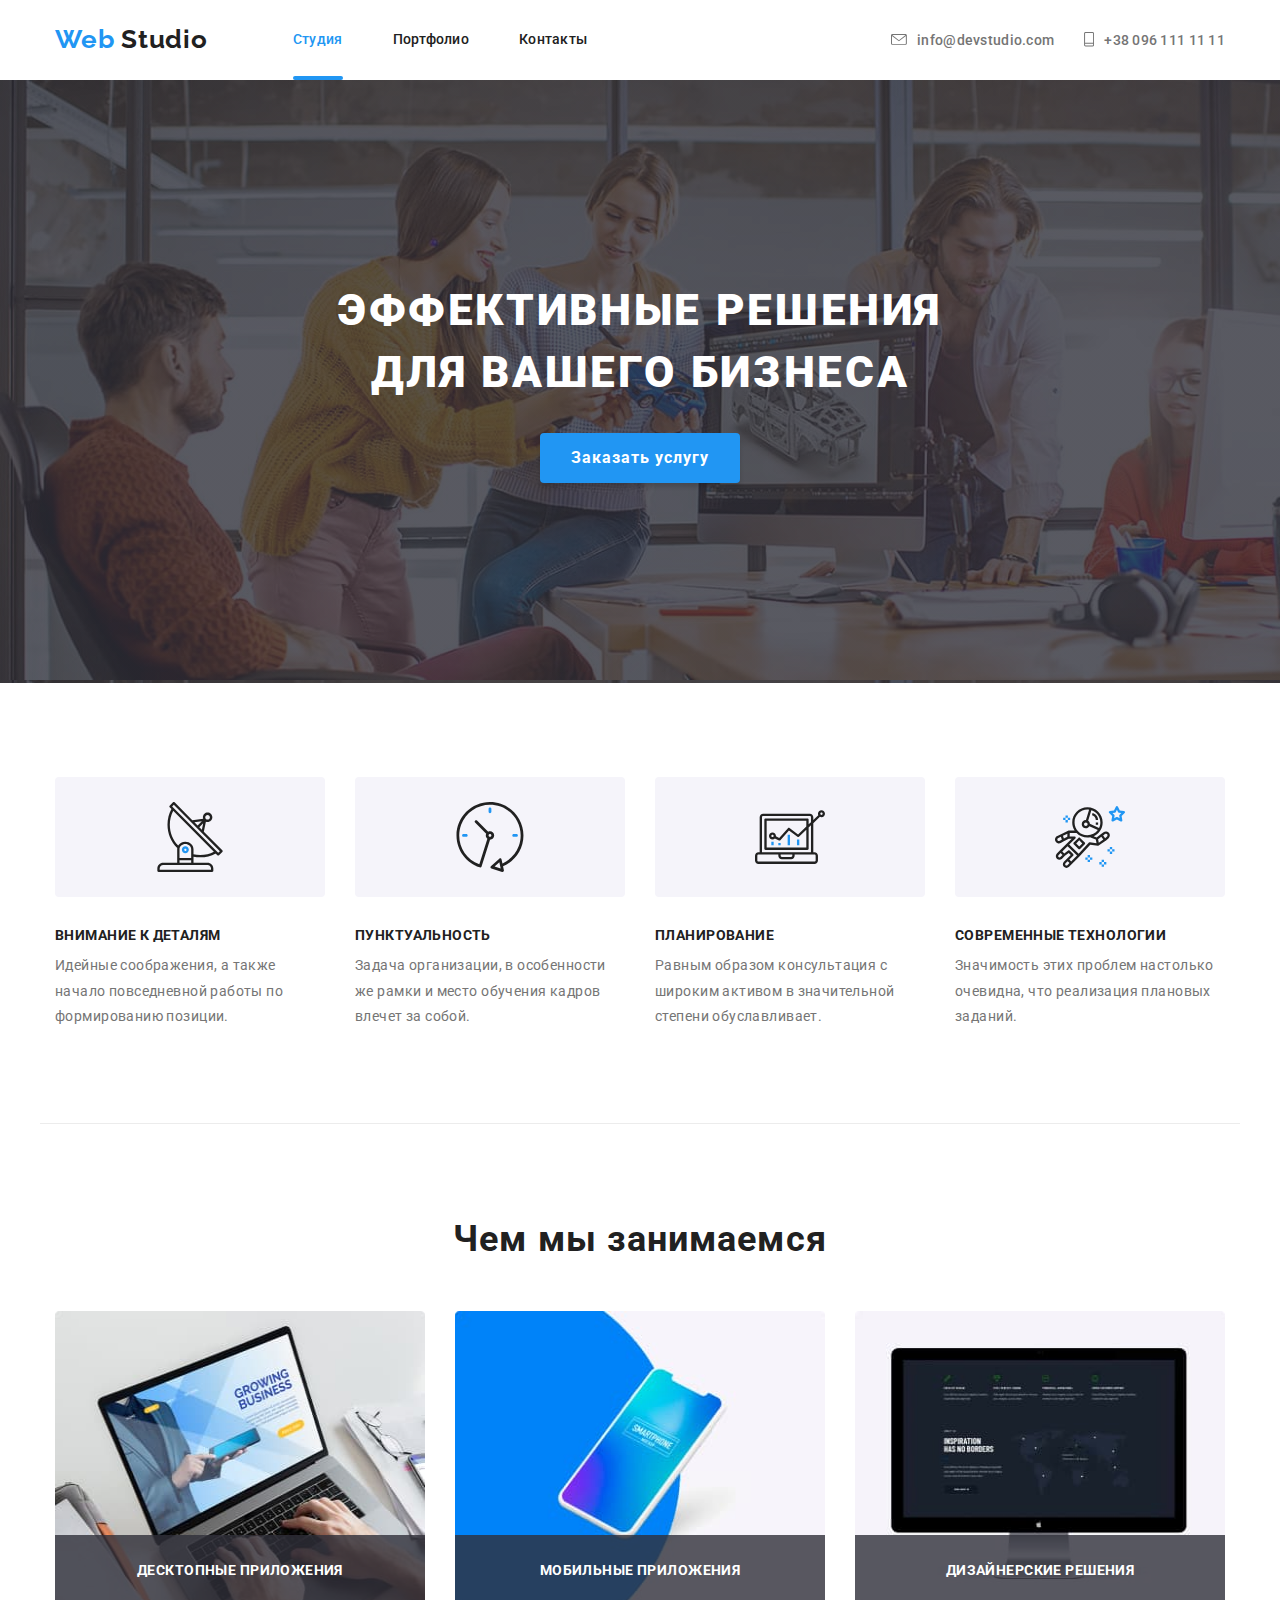
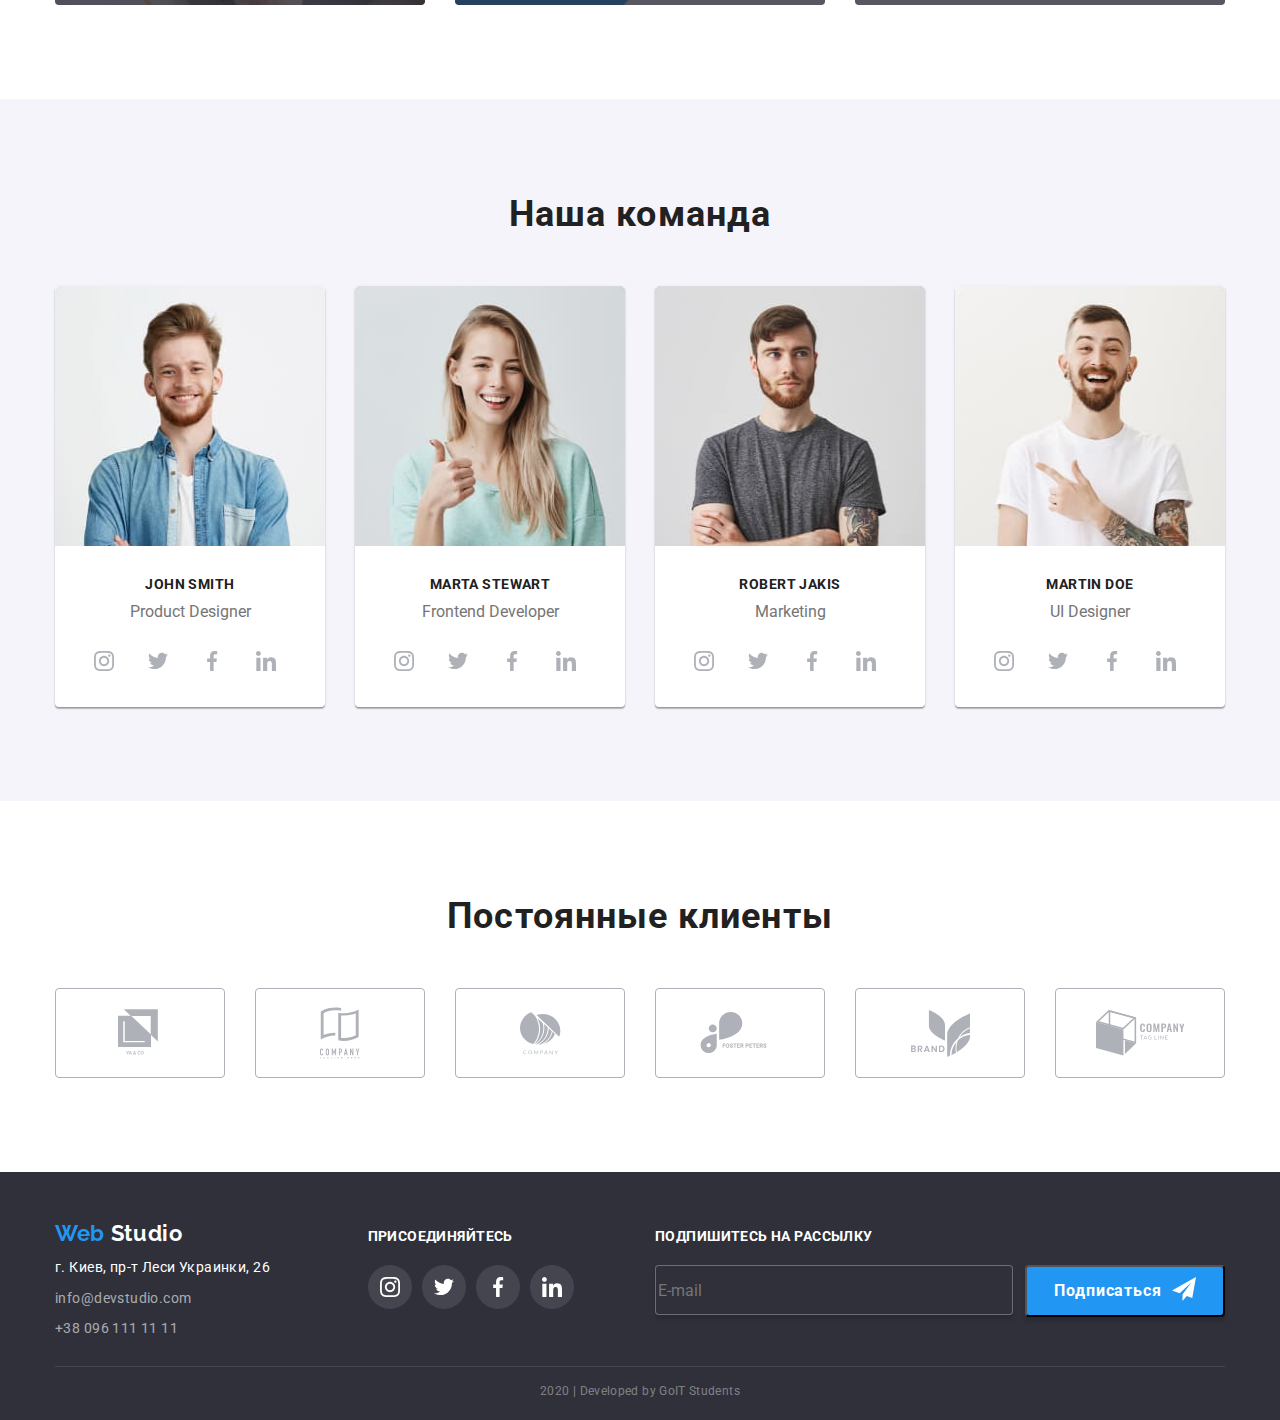
==== index.html @ d809cfd7 "Клонирует репозиторий" ====
<!DOCTYPE html>
<html lang="ru">
  <head>
    <meta charset="UTF-8" />
    <meta name="viewport" content="width=device-width, initial-scale=1.0" />
    <title>Document</title>
    <link
      href="https://fonts.googleapis.com/css2?family=Raleway:wght@700&family=Roboto:wght@400;500;700;900&display=swap"
      rel="stylesheet"
    />
    <link
      rel="stylesheet"
      href="https://cdnjs.cloudflare.com/ajax/libs/modern-normalize/0.6.0/modern-normalize.min.css"
    />
    <link rel="stylesheet" href="./css/styles.css" />
  </head>
  <body>
    <!-- Шапка -->
    <header class="header-nav">
      <div class="container">
        <nav class="main-nav">
          <a href="./index.html" class="logo">
            <span class="accent">Web</span> Studio
          </a>
          <ul class="site-nav">
            <li class="item">
              <a href="./index.html" class="link current">Студия</a>
            </li>
            <li class="item">
              <a href="./portfolio.html" class="link">Портфолио</a>
            </li>
            <li class="item"><a href="" class="link">Контакты</a></li>
          </ul>
        </nav>
        <ul class="site-nav">
          <li class="item-contact">
            <a href="mailto:info@devstudio.com" class="contact">
              <svg class="post">
                <use href="./img/sprite.svg#icon-post"></use>
              </svg>
              info@devstudio.com
            </a>
          </li>
          <li class="item-contact">
            <a href="tel:+380961111111" class="contact">
              <svg class="tel">
                <use href="./img/sprite.svg#icon-tel"></use>
              </svg>
              +38 096 111 11 11
            </a>
          </li>
        </ul>
      </div>
    </header>
    <!-- Основаня страница -->
    <main>
      <!-- Герой -->
      <section class="hero">
        <div class="container">
          <h1 class="hero-text">эффективные решения для вашего бизнеса</h1>
          <button class="button" data-open-modal>Заказать услугу</button>
        </div>
      </section>
      <!-- Наши преимущества -->
      <section class="features">
        <div class="container">
          <h2 class="visually-hidden">Наши преимущества</h2>
          <ul class="elements">
            <li class="item">
              <div class="icon">
                <svg class="icon-item">
                  <use href="./img/sprite.svg#icon-antena"></use>
                </svg>
              </div>
              <h3 class="title-text">Внимание к деталям</h3>
              <p class="text">
                Идейные соображения, а также начало повседневной работы по
                формированию позиции.
              </p>
            </li>
            <li class="item">
              <div class="icon">
                <svg class="icon-item">
                  <use href="./img/sprite.svg#icon-clock"></use>
                </svg>
              </div>
              <h3 class="title-text">Пунктуальность</h3>
              <p class="text">
                Задача организации, в особенности же рамки и место обучения
                кадров влечет за собой.
              </p>
            </li>
            <li class="item">
              <div class="icon">
                <svg class="icon-item">
                  <use href="./img/sprite.svg#icon-diagram"></use>
                </svg>
              </div>
              <h3 class="title-text">Планирование</h3>
              <p class="text">
                Равным образом консультация с широким активом в значительной
                степени обуславливает.
              </p>
            </li>
            <li class="item">
              <div class="icon">
                <svg class="icon-item">
                  <use href="./img/sprite.svg#icon-astonaut"></use>
                </svg>
              </div>
              <h3 class="title-text">Современные технологии</h3>
              <p class="text">
                Значимость этих проблем настолько очевидна, что реализация
                плановых заданий.
              </p>
            </li>
          </ul>
        </div>
      </section>
      <!-- Чем мы занимаемся -->
      <section class="activity">
        <div class="container">
          <h2 class="title">Чем мы занимаемся</h2>
          <ul class="elements">
            <li class="item">
              <img src="./img/activity/box1.jpg" alt="Ноутбук" class="imeg" />
              <p class="title-text">Десктопные приложения</p>
            </li>
            <li class="item">
              <img
                src="./img/activity/box2.jpg"
                alt="Мобильный телефон"
                class="imeg"
              />
              <p class="title-text">Мобильные приложения</p>
            </li>
            <li class="item">
              <img src="./img/activity/box3.jpg" alt="Монитор" class="imeg" />
              <p class="title-text">Дизайнерские решения</p>
            </li>
          </ul>
        </div>
      </section>
      <!-- Наша команда -->
      <section class="teams">
        <div class="container">
          <h2 class="title">Наша команда</h2>
          <ul class="elements">
            <!-- Джон Смит -->
            <li class="item">
              <img
                src="./img/team_card/tc1.jpg"
                alt="Фото Джон Смит"
                class="imeg"
              />
              <h3 lang="en" class="title-text">John Smith</h3>
              <p lang="en" class="text">Product Designer</p>
              <ul class="social">
                <li class="item-link">
                  <a href="" class="link" aria-label="Ссылка на instagram">
                    <svg class="icon">
                      <use href="./img/sprite.svg#icon-instagram"></use>
                    </svg>
                  </a>
                </li>
                <li class="item-link">
                  <a href="" class="link" aria-label="Ссылка на twitter">
                    <svg class="icon">
                      <use href="./img/sprite.svg#icon-twitter"></use>
                    </svg>
                  </a>
                </li>
                <li class="item-link">
                  <a href="" class="link" aria-label="Ссылка на facebook">
                    <svg class="icon">
                      <use href="./img/sprite.svg#icon-facebook"></use>
                    </svg>
                  </a>
                </li>
                <li class="item-link">
                  <a href="" class="link" aria-label="Ссылка на linkedin">
                    <svg class="icon">
                      <use href="./img/sprite.svg#icon-linkedin"></use>
                    </svg>
                  </a>
                </li>
              </ul>
            </li>
            <!-- Марта Стеварт -->
            <li class="item">
              <img
                src="./img/team_card/tc2.jpg"
                alt="Фото Марта Стеварт"
                class="imeg"
              />
              <h3 lang="en" class="title-text">Marta Stewart</h3>
              <p lang="en" class="text">Frontend Developer</p>
              <ul class="social">
                <li class="item-link">
                  <a href="" class="link" aria-label="Ссылка на instagram">
                    <svg class="icon">
                      <use href="./img/sprite.svg#icon-instagram"></use>
                    </svg>
                  </a>
                </li>
                <li class="item-link">
                  <a href="" class="link" aria-label="Ссылка на twitter">
                    <svg class="icon">
                      <use href="./img/sprite.svg#icon-twitter"></use>
                    </svg>
                  </a>
                </li>
                <li class="item-link">
                  <a href="" class="link" aria-label="Ссылка на facebook">
                    <svg class="icon">
                      <use href="./img/sprite.svg#icon-facebook"></use>
                    </svg>
                  </a>
                </li>
                <li class="item-link">
                  <a href="" class="link" aria-label="Ссылка на linkedin">
                    <svg class="icon">
                      <use href="./img/sprite.svg#icon-linkedin"></use>
                    </svg>
                  </a>
                </li>
              </ul>
            </li>
            <!-- Роберт Якис -->
            <li class="item">
              <img
                src="./img/team_card/tc3.jpg"
                alt="Фото Роберт Якис"
                class="imeg"
              />
              <h3 lang="en" class="title-text">Robert Jakis</h3>
              <p lang="en" class="text">Marketing</p>
              <ul class="social">
                <li class="item-link">
                  <a href="" class="link" aria-label="Ссылка на instagram">
                    <svg class="icon">
                      <use href="./img/sprite.svg#icon-instagram"></use>
                    </svg>
                  </a>
                </li>
                <li class="item-link">
                  <a href="" class="link" aria-label="Ссылка на twitter">
                    <svg class="icon">
                      <use href="./img/sprite.svg#icon-twitter"></use>
                    </svg>
                  </a>
                </li>
                <li class="item-link">
                  <a href="" class="link" aria-label="Ссылка на facebook">
                    <svg class="icon">
                      <use href="./img/sprite.svg#icon-facebook"></use>
                    </svg>
                  </a>
                </li>
                <li class="item-link">
                  <a href="" class="link" aria-label="Ссылка на linkedin">
                    <svg class="icon">
                      <use href="./img/sprite.svg#icon-linkedin"></use>
                    </svg>
                  </a>
                </li>
              </ul>
            </li>
            <!-- Мартин Дое -->
            <li class="item">
              <img
                src="./img/team_card/tc4.jpg"
                alt="Фото Мартин Дое"
                class="imeg"
              />
              <h3 lang="en" class="title-text">Martin Doe</h3>
              <p lang="en" class="text">UI Designer</p>
              <ul class="social">
                <li class="item-link">
                  <a href="" class="link" aria-label="Ссылка на instagram">
                    <svg class="icon">
                      <use href="./img/sprite.svg#icon-instagram"></use>
                    </svg>
                  </a>
                </li>
                <li class="item-link">
                  <a href="" class="link" aria-label="Ссылка на twitter">
                    <svg class="icon">
                      <use href="./img/sprite.svg#icon-twitter"></use>
                    </svg>
                  </a>
                </li>
                <li class="item-link">
                  <a href="" class="link" aria-label="Ссылка на facebook">
                    <svg class="icon">
                      <use href="./img/sprite.svg#icon-facebook"></use>
                    </svg>
                  </a>
                </li>
                <li class="item-link">
                  <a href="" class="link" aria-label="Ссылка на linkedin">
                    <svg class="icon">
                      <use href="./img/sprite.svg#icon-linkedin"></use>
                    </svg>
                  </a>
                </li>
              </ul>
            </li>
          </ul>
        </div>
      </section>
      <!-- Постоянные клиенты -->
      <section class="clients">
        <div class="container">
          <h2 class="title">Постоянные клиенты</h2>
          <ul class="elements">
            <li class="item">
              <a href="" class="link" aria-label="Ссылка на YA & CO">
                <svg class="client_1">
                  <use href="./img/sprite.svg#icon-client_1"></use>
                </svg>
              </a>
            </li>
            <li class="item">
              <a
                href=""
                class="link"
                aria-label="Ссылка на Company tagline here"
              >
                <svg class="client_2">
                  <use href="./img/sprite.svg#icon-client_2"></use>
                </svg>
              </a>
            </li>
            <li class="item">
              <a href="" class="link" aria-label="Ссылка на Company">
                <svg class="client_3">
                  <use href="./img/sprite.svg#icon-client_3"></use>
                </svg>
              </a>
            </li>
            <li class="item">
              <a href="" class="link" aria-label="Ссылка на Foster peters">
                <svg class="client_4">
                  <use href="./img/sprite.svg#icon-client_4"></use>
                </svg>
              </a>
            </li>
            <li class="item">
              <a href="" class="link" aria-label="Ссылка на Brand">
                <svg class="client_5">
                  <use href="./img/sprite.svg#icon-client_5"></use>
                </svg>
              </a>
            </li>
            <li class="item">
              <a href="" class="link" aria-label="Ссылка на Company tag line">
                <svg class="client_6">
                  <use href="./img/sprite.svg#icon-client_6"></use>
                </svg>
              </a>
            </li>
          </ul>
        </div>
      </section>
    </main>
    <!-- Подвал -->
    <footer class="footer">
      <div class="container">
        <div class="elements">
          <div class="footer-address">
            <a href="./index.html" class="logo">
              <span class="accent">Web</span> Studio
            </a>
            <!-- Адрес -->
            <address class="address">
              <b class="address-text">г. Киев, пр-т Леси Украинки, 26</b>
              <ul>
                <li>
                  <a href="mailto:info@devstudio.com" class="link">
                    info@devstudio.com
                  </a>
                </li>
                <li>
                  <a href="tel:+380961111111" class="link">
                    +38 096 111 11 11
                  </a>
                </li>
              </ul>
            </address>
          </div>
          <!-- Ссылки на соц сети -->
          <div class="social">
            <b class="text-title">присоединяйтесь</b>
            <ul class="elements">
              <li class="footer-social">
                <a href="" class="link" aria-label="Ссылка на instagram">
                  <svg class="icon">
                    <use href="./img/sprite.svg#icon-instagram"></use>
                  </svg>
                </a>
              </li>
              <li class="footer-social">
                <a href="" class="link" aria-label="Ссылка на twitter">
                  <svg class="icon">
                    <use href="./img/sprite.svg#icon-twitter"></use>
                  </svg>
                </a>
              </li>
              <li class="footer-social">
                <a href="" class="link" aria-label="Ссылка на facebook">
                  <svg class="icon">
                    <use href="./img/sprite.svg#icon-facebook"></use>
                  </svg>
                </a>
              </li>
              <li class="footer-social">
                <a href="" class="link" aria-label="Ссылка на linkedin">
                  <svg class="icon">
                    <use href="./img/sprite.svg#icon-linkedin"></use>
                  </svg>
                </a>
              </li>
            </ul>
          </div>
          <!-- Форма на рассылку -->
          <div class="mailing">
            <b class="text-title">Подпишитесь на рассылку</b>
            <form class="js-speaker-form">
              <input
                type="email"
                name="E-mail"
                placeholder="E-mail"
                autocomplete="email"
                class="input"
              />
              <button type="submit" class="btn-submit">
                Подписаться
                <svg class="icon">
                  <use href="./img/sprite.svg#icon-mailing"></use>
                </svg>
              </button>
            </form>
          </div>
        </div>
        <div class="copyright">
          <p>2020 | Developed by GoIT Students</p>
        </div>
      </div>
    </footer>

    <!-- Модалка -->
    <div class="backdrop is-hidden" data-backdrop>
      <div class="modal">
        <b class="text-title">Оставьте свои данные, мы вам перезвоним</b>
        <form class="js-speaker-form" autocomplete="off">
          <ul class="form">
            <li class="item">
              <input
                type="text"
                name="name"
                id="name"
                autocomplete="name"
                placeholder=" "
                class="input"
              />
              <label for="name" class="lable">Имя</label>
              <svg class="icon">
                <use href="./img/sprite.svg#icon-m-name"></use>
              </svg>
            </li>
            <li class="item">
              <input
                type="tel"
                name="tel"
                id="tel"
                autocomplete="tel"
                placeholder=" "
                class="input"
              />
              <label for="tel" class="lable">Телефон</label>
              <svg class="icon">
                <use href="./img/sprite.svg#icon-m-tel"></use>
              </svg>
            </li>
            <li class="item">
              <input
                type="email"
                name="email"
                id="email"
                autocomplete="email"
                placeholder=" "
                class="input"
              />
              <label for="email" class="lable">Почта</label>
              <svg class="icon">
                <use href="./img/sprite.svg#icon-m-mail"></use>
              </svg>
            </li>
            <li class="item">
              <textarea
                name="coment"
                class="input coment"
                id="coment"
                placeholder=" "
              ></textarea>
              <label for="coment" class="coment-lable">Комментарий</label>
            </li>
          </ul>
          <label for="consent" class="consent">
            <input
              type="checkbox"
              name="consent"
              value="consent"
              id="consent"
              class="checkbox"
            />
            <span class="checkbox-icon"></span>
            <span class="label"
              >Соглашаюсь с рассылкой и принимаю
              <a href="" class="contract">Условия договора</a></span
            >
          </label>
          <button type="submit" class="btn-submit">Отправить</button>
        </form>
        <button data-close-modal class="btn-close">
          <!-- <svg class="icon">
            <use href="./img/sprite.svg#icon-close"></use>
          </svg> -->
        </button>
      </div>
    </div>

    <!-- Скрипт для модалки -->
    <script>
      const refs = {
        openModalBtn: document.querySelector("[data-open-modal]"),
        closeModalBtn: document.querySelector("[data-close-modal]"),
        backdrop: document.querySelector("[data-backdrop]"),
      };

      refs.openModalBtn.addEventListener("click", toggleModal);
      refs.closeModalBtn.addEventListener("click", toggleModal);

      refs.backdrop.addEventListener("click", logBackdropClick);

      function toggleModal() {
        refs.backdrop.classList.toggle("is-hidden");
      }

      function logBackdropClick() {
        console.log("Это клик в бекдроп");
      }
    </script>

    <!-- Скрипт для отправки формы -->
    <script>
      (() => {
        document
          .querySelector(".js-speaker-form")
          .addEventListener("submit", (e) => {
            e.preventDefault();

            new FormData(e.currentTarget).forEach((value, name) =>
              console.log(`${name}: ${value}`)
            );

            e.currentTarget.reset();
          });
      })();
    </script>
  </body>
</html>
---- css/styles.css ----
/* 
Шрифты: 
Raleway 700 
Roboto 400, 500, 700, 900
*/

:root {
  --primary-text-color: #757575;
  --title-text-color: #212121;
  --accent-text-color: #2196f3;
  --primary-white-color: #ffffff;
  --primary-background-color: #ffffff;
  --secondary-background-color: #f5f4fa;
  --icon-color: #afb1b8;
}

body {
  background-color: var(--primary-background-color);
  color: var(--primary-text-color);
  font-family: Roboto, sans-serif;
  font-style: normal;
}

.visually-hidden {
  position: absolute;
  width: 1px;
  height: 1px;
  margin: -1px;
  border: 0;
  padding: 0;
  clip: rect(0 0 0 0);
  overflow: hidden;
}

/* Сброс */
.site-nav,
.features .elements,
.activity .elements,
.teams .elements,
.teams .social,
.clients .elements,
.footer ul {
  list-style-type: none;
}

.site-nav,
.hero-text,
.features .elements,
.features .title-text,
.features .text,
.activity .elements,
.activity .title-text,
.teams .elements,
.teams .title-text,
.teams .text,
.teams .social,
.clients .elements,
.address > ul,
.social > ul,
.footer .logo,
.footer .test-title,
.copyright p,
.form,
.form .item {
  margin: 0px;
  padding: 0px;
}

/* Наведения и фокус */

.site-nav .link.current,
.site-nav .link:hover,
.site-nav .link:focus,
.site-nav .contact:hover,
.site-nav .contact:focus,
.clients .link:hover,
.clients .link:focus {
  color: var(--accent-text-color);
}

.teams .link:hover,
.teams .link:focus {
  color: var(--primary-white-color);
}

.clients .link:hover,
.clients .link:focus {
  border-color: var(--accent-text-color);
}

.teams .link:hover,
.teams .link:focus,
.social .link:hover,
.social .link:focus {
  background-color: var(--accent-text-color);
}

/* Параметры контейнера */

.container {
  margin: auto;
  width: 1200px;
  padding: 0 15px;
}

.features .container,
.activity .container,
.teams .container,
.clients .container {
  padding-top: 94px;
  padding-bottom: 94px;
}

/* Логотип */

.logo {
  display: block;
  color: var(--title-text-color);
  text-decoration: none;
  font-family: Raleway, sans-serif;
  font-style: normal;
  font-weight: bold;
  font-size: 26px;
  line-height: 1.2;
  letter-spacing: 0.03em;
}

.logo .accent {
  color: var(--accent-text-color);
}

/* Навигация сайта*/

.header-nav {
  background-color: var(--primary-white-color);
}

.main-nav,
.header-nav .container {
  display: flex;
  align-items: center;
  justify-content: space-between;
}

.logo {
  display: block;
  margin-right: 85px;
}

.site-nav {
  display: flex;
}

.site-nav .item {
  position: relative;
}

.site-nav .current::after {
  content: "";
  display: block;
  width: 100%;
  height: 4px;
  position: absolute;
  bottom: 0;
  background: #2196f3;
  border-radius: 2px;
}

.site-nav .item:not(:last-child) {
  margin-right: 50px;
}

.site-nav .link {
  display: block;
  padding: 32px 0;

  color: var(--title-text-color);
  font-family: Roboto, sans-serif;
  font-style: normal;
  font-weight: 500;
  font-size: 14px;
  line-height: 1.1;
  letter-spacing: 0.02em;

  text-decoration: none;

  transition: color 250ms cubic-bezier(0.4, 0, 0.2, 1);
}

.site-nav .item-contact {
  align-items: center;
  display: flex;

  padding: 32px 0;
}

.site-nav .item-contact:not(:last-child) {
  margin-right: 30px;
}

.site-nav .contact {
  display: inline-flex;

  text-decoration: none;
  font-family: Roboto, sans-serif;
  font-style: normal;
  font-weight: 500;
  font-size: 14px;
  line-height: 1.15;
  letter-spacing: 0.02em;

  color: var(--primary-text-color);

  cursor: pointer;

  transition: color 250ms cubic-bezier(0.4, 0, 0.2, 1);
}

.site-nav .post {
  width: 16px;
  height: 15px;
  margin-right: 10px;
  fill: currentColor;
}

.site-nav .tel {
  width: 10px;
  height: 15px;
  margin-right: 10px;
  fill: currentColor;
}

/* Контент */

.title {
  margin-top: 0;
  margin-bottom: 50px;
  text-align: center;

  color: var(--title-text-color);
  font-weight: bold;
  font-size: 36px;
  line-height: 1.2;
  letter-spacing: 0.03em;
}
.title-text {
  color: var(--title-text-color);
  font-weight: bold;
  font-size: 14px;
  line-height: 1.15;
  letter-spacing: 0.03em;

  text-transform: uppercase;
}

/* Герой */

.hero {
  background-image: linear-gradient(
      rgba(47, 48, 58, 0.8),
      rgba(47, 48, 58, 0.8)
    ),
    url(../img/Header.jpg);
  max-width: 1600px;
  margin-left: auto;
  margin-right: auto;
}

.hero .container {
  padding-top: 200px;
  padding-bottom: 200px;
  text-align: center;
}

.hero-text {
  color: var(--primary-white-color);
  margin: 0 auto 30px auto;
  width: 646px;

  text-transform: uppercase;
  font-weight: 900;
  font-size: 44px;
  line-height: 1.4;
  text-align: center;
  letter-spacing: 0.06em;
  text-transform: uppercase;
}
.button {
  color: var(--primary-white-color);
  min-width: 200px;
  min-height: 50px;
  padding: 0;

  font-family: Roboto, sans-serif;
  font-style: normal;
  font-weight: bold;
  font-size: 16px;
  line-height: 1.9;
  letter-spacing: 0.06em;

  background-color: var(--accent-text-color);
  border: none;
  border-radius: 4px;
  box-shadow: 0px 4px 4px rgba(0, 0, 0, 0.15);
}

/* Наши преимущества */

.features .container {
  border-bottom: 1px solid #ececec;
}

.features .elements {
  display: flex;
  justify-content: space-between;
}

.features .item {
  width: 270px;
}

.features .title-text {
  margin-bottom: 10px;
}

.features .text {
  font-size: 14px;
  line-height: 1.8;
  letter-spacing: 0.03em;
}

.features .icon {
  width: 270px;
  height: 120px;
  padding: 25px 0;
  margin-bottom: 30px;
  text-align: center;
  color: #212121;
  border-radius: 4px;
  background-color: var(--secondary-background-color);
}

.features .icon-item {
  width: 70px;
  height: 70px;
  fill: currentColor;
}

/* Чем мы занимаемся */

.activity .elements {
  display: flex;
  justify-content: space-between;
}

.activity .imeg {
  display: block;
  width: 370px;
  height: 294px;
  border-radius: 4px;
}

.activity .item {
  position: relative;
}

.activity .title-text {
  position: absolute;
  bottom: 0;

  width: 100%;
  padding: 27px;

  color: var(--primary-white-color);
  background-color: rgba(47, 48, 58, 0.8);
  border-radius: 0px 0px 4px 4px;
  text-align: center;
}

/* Наша команда */

.teams {
  background-color: var(--secondary-background-color);
}

.teams .elements {
  display: flex;
  justify-content: space-between;
}

.teams .item {
  width: 270px;
  text-align: center;
  background-color: var(--primary-white-color);
  box-shadow: 0px 2px 1px rgba(0, 0, 0, 0.2), 0px 1px 1px rgba(0, 0, 0, 0.14),
    0px 1px 3px rgba(0, 0, 0, 0.12);
  border-radius: 4px;
}

.teams .imeg {
  display: block;
  width: 270px;
  height: 260px;
  border-radius: 4px 4px 0px 0px;
  margin-bottom: 30px;
}

.teams .title-text {
  margin-bottom: 10px;
}

.teams .text {
  margin-bottom: 16px;
  line-height: 1.3;
}

.teams .social {
  display: inline-flex;
  justify-content: center;
  margin-bottom: 24px;
}

.teams .item-link {
  margin-right: 10px;
}

.teams .link {
  display: inline-flex;
  width: 44px;
  height: 44px;
  align-items: center;
  justify-content: center;

  color: var(--icon-color);
  border-radius: 50%;

  transition: color 250ms cubic-bezier(0.4, 0, 0.2, 1),
    background-color 250ms cubic-bezier(0.4, 0, 0.2, 1);
}

.teams .icon {
  width: 20px;
  height: 20px;
  fill: currentColor;
}

/* Постоянные клиенты */

.clients .elements {
  display: flex;
  justify-content: space-between;
}

.clients .link {
  display: inline-flex;
  width: 170px;
  height: 90px;
  justify-content: center;
  align-items: center;
  color: var(--icon-color);
  border: 1px solid var(--icon-color);
  border-radius: 4px;

  transition: color 250ms cubic-bezier(0.4, 0, 0.2, 1),
    border-color 250ms cubic-bezier(0.4, 0, 0.2, 1);
}

.clients .client_1 {
  width: 44px;
  height: 49px;
  fill: currentColor;
}

.clients .client_2 {
  width: 40px;
  height: 52px;
  fill: currentColor;
}

.clients .client_3 {
  width: 41px;
  height: 43px;
  fill: currentColor;
}

.clients .client_4 {
  width: 80px;
  height: 42px;
  fill: currentColor;
}

.clients .client_5 {
  width: 59px;
  height: 47px;
  fill: currentColor;
}

.clients .client_6 {
  width: 89px;
  height: 46px;
  fill: currentColor;
}

/* Подвал */

.footer {
  font-weight: normal;
  color: #ffffff;
  background-color: #2f303a;
}

.footer .container {
  padding-top: 48px;
}

.footer .elements {
  display: flex;
  justify-content: space-between;
  align-items: baseline;
}

.footer .footer-address {
  margin-bottom: 28px;
}

.footer .logo {
  display: block;
  font-size: 22px;
  line-height: 1.2;
  color: #ffffff;
  margin-bottom: 10px;
}

.footer .address {
  width: 231px;
  line-height: 1.32;
  color: rgb(255, 255, 255, 0, 6);
}

.footer .address-text {
  display: block;
  font-style: normal;
  font-weight: normal;
  font-size: 14px;
  line-height: 1.5;
  letter-spacing: 0.03em;
  color: var(--primary-white-color);
}

.footer .address .link {
  font-family: Roboto, sans-serif;
  font-style: normal;
  font-weight: normal;
  font-size: 14px;
  letter-spacing: 0.03em;
  color: rgba(255, 255, 255, 0.6);

  text-decoration: none;
}

.footer .address-text,
.address li:not(:last-child) {
  margin-bottom: 9px;
}

.footer .text-title {
  display: block;
  margin-bottom: 21px;

  font-weight: bold;
  font-size: 14px;
  letter-spacing: 0.03em;
  text-transform: uppercase;
}

.footer-social {
  display: inline-flex;
}

.footer-social .link {
  display: inline-flex;
  justify-content: center;
  align-items: center;
  width: 44px;
  height: 44px;
  color: var(--primary-white-color);
  border-radius: 50%;
  background-color: rgba(255, 255, 255, 0.1);

  transition: background-color 250ms cubic-bezier(0.4, 0, 0.2, 1);
}

.footer-social .icon {
  width: 20px;
  height: 20px;
  fill: currentColor;
}

.footer-social:not(:last-child) {
  margin-right: 10px;
}

.footer .mailing {
  width: 570px;
}

.mailing .js-speaker-form {
  display: flex;
}

.mailing .input {
  width: 358px;
  height: 50px;
  margin-right: 12px;

  background-color: #2f303a;
  border: 1px solid rgba(255, 255, 255, 0.3);
  box-sizing: border-box;
  box-shadow: 0px 4px 4px rgba(0, 0, 0, 0.15);
  border-radius: 4px;
}

.mailing .btn-submit {
  display: flex;
  justify-content: center;
  width: 200px;
  padding: 10px 0;

  font-family: Roboto;
  font-style: normal;
  font-weight: bold;
  font-size: 16px;
  line-height: 1.7;
  letter-spacing: 0.06em;
  color: #ffffff;

  background: #2196f3;
  box-shadow: 0px 4px 4px rgba(0, 0, 0, 0.15);
  border-radius: 4px;
}

.mailing .icon {
  width: 24px;
  height: 24px;
  margin-left: 10px;
}

.copyright {
  padding-top: 18px;
  padding-bottom: 21px;

  text-align: center;
  font-weight: normal;
  font-size: 12px;
  letter-spacing: 0.03em;
  color: rgba(255, 255, 255, 0.4);

  border-top: 1px solid rgba(255, 255, 255, 0.1);
}

/* Модалка */

.backdrop {
  position: fixed;
  top: 0;
  left: 0;

  width: 100%;
  height: 100%;

  background: rgba(0, 0, 0, 0.2);
}

.is-hidden {
  visibility: hidden;
  opacity: 0;
  pointer-events: none;
}

.modal {
  position: absolute;
  top: 50%;
  left: 50%;
  transform: translate(-50%, -50%);

  padding: 40px;
  min-width: 528px;
  min-height: 581px;
  text-align: center;

  color: #757575;

  background-color: #fff;
}

.modal .btn-close {
  position: absolute;
  top: 0;
  right: 0;
  transform: translate(30%, -30%);

  width: 30px;
  height: 30px;

  fill: #000;
  background-color: #ffffff;
  background-image: url(../img/close.svg);
  background-repeat: no-repeat;
  background-position: center;
  border-radius: 50%;
  box-shadow: 0px 2px 1px rgba(0, 0, 0, 0.2), 0px 1px 1px rgba(0, 0, 0, 0.14),
    0px 1px 3px rgba(0, 0, 0, 0.12);
}

.modal .icon {
  width: 11px;
  height: 11px;
  fill: currentColor;
}

.modal .text-title {
  display: inline-block;
  margin-bottom: 30px;

  font-family: Roboto;
  font-style: normal;
  font-weight: bold;
  font-size: 20px;
  line-height: 23px;
  text-align: center;
  letter-spacing: 0.03em;
  color: var(--title-text-color);
}

.form {
  list-style: none;
  margin-bottom: 20px;
}

.form .item:not(:last-child) {
  margin-bottom: 28px;
}

.form .item {
  position: relative;
  font-family: Roboto;
  font-style: normal;
  font-weight: normal;
  font-size: 14px;
  line-height: 16px;
  letter-spacing: 0.01em;
}

.form .input {
  width: 448px;
  height: 40px;
  padding: 12px 44px 12px 42px;

  border: 1px solid rgba(33, 33, 33, 0.2);
  box-sizing: border-box;
  border-radius: 4px;
}

.form .input:focus {
  outline: none;
  border: 1px solid #2196f3;
}

.form .icon {
  position: absolute;
  top: 50%;
  left: 16px;
  transform: translateY(-50%);

  width: 18px;
  height: 18px;
}

.form .input:focus ~ .icon {
  fill: var(--accent-text-color);
}

.form .lable {
  position: absolute;
  top: 50%;
  left: 42px;
  transform: translateY(-50%);

  transition: transform 250ms cubic-bezier(0.4, 0, 0.2, 1);
}

.form .input:focus + .lable,
.form .input:not(:placeholder-shown) + .lable {
  transform: translate(-28px, -40px);
  color: var(--accent-text-color);
}

.form .coment {
  height: 120px;
  padding-left: 16px;
  resize: none;
}

.form .coment-lable {
  position: absolute;
  top: 12px;
  left: 16px;

  transition: transform 250ms cubic-bezier(0.4, 0, 0.2, 1);
}

.form .input:focus + .coment-lable,
.form .input:not(:placeholder-shown) + .coment-lable {
  transform: translateY(-32px);
  color: var(--accent-text-color);
}

.modal .consent {
  display: flex;
  align-items: center;
  justify-content: center;

  margin-bottom: 30px;

  font-family: Roboto;
  font-style: normal;
  font-weight: normal;
  font-size: 14px;
  line-height: 1.8;
  letter-spacing: 0.03em;
}

.modal .checkbox {
  position: absolute;
  width: 1px;
  height: 1px;
  margin: -1px;
  border: 0;
  padding: 0;
  clip: rect(0 0 0 0);
  overflow: hidden;
}

.modal .checkbox-icon {
  display: inline-block;
  margin-right: 8px;
  width: 15px;
  height: 15px;
  border: 2px solid #212121;
  border-radius: 2px;
}

.modal .checkbox:checked + .checkbox-icon {
  background-color: var(--accent-text-color);
  background-image: url(../img/m-icon-check.svg);
  border-color: var(--accent-text-color);
  background-size: contain;
  background-origin: border-box;
}

.modal .contract {
  color: var(--accent-text-color);
}

.modal .btn-submit {
  width: 200px;
  padding: 10px 0;

  font-family: Roboto;
  font-style: normal;
  font-weight: bold;
  font-size: 16px;
  line-height: 1.7;
  letter-spacing: 0.06em;

  color: var(--primary-white-color);
  background: var(--accent-text-color);
  box-shadow: 0px 4px 4px rgba(0, 0, 0, 0.15);
  border-radius: 4px;
}
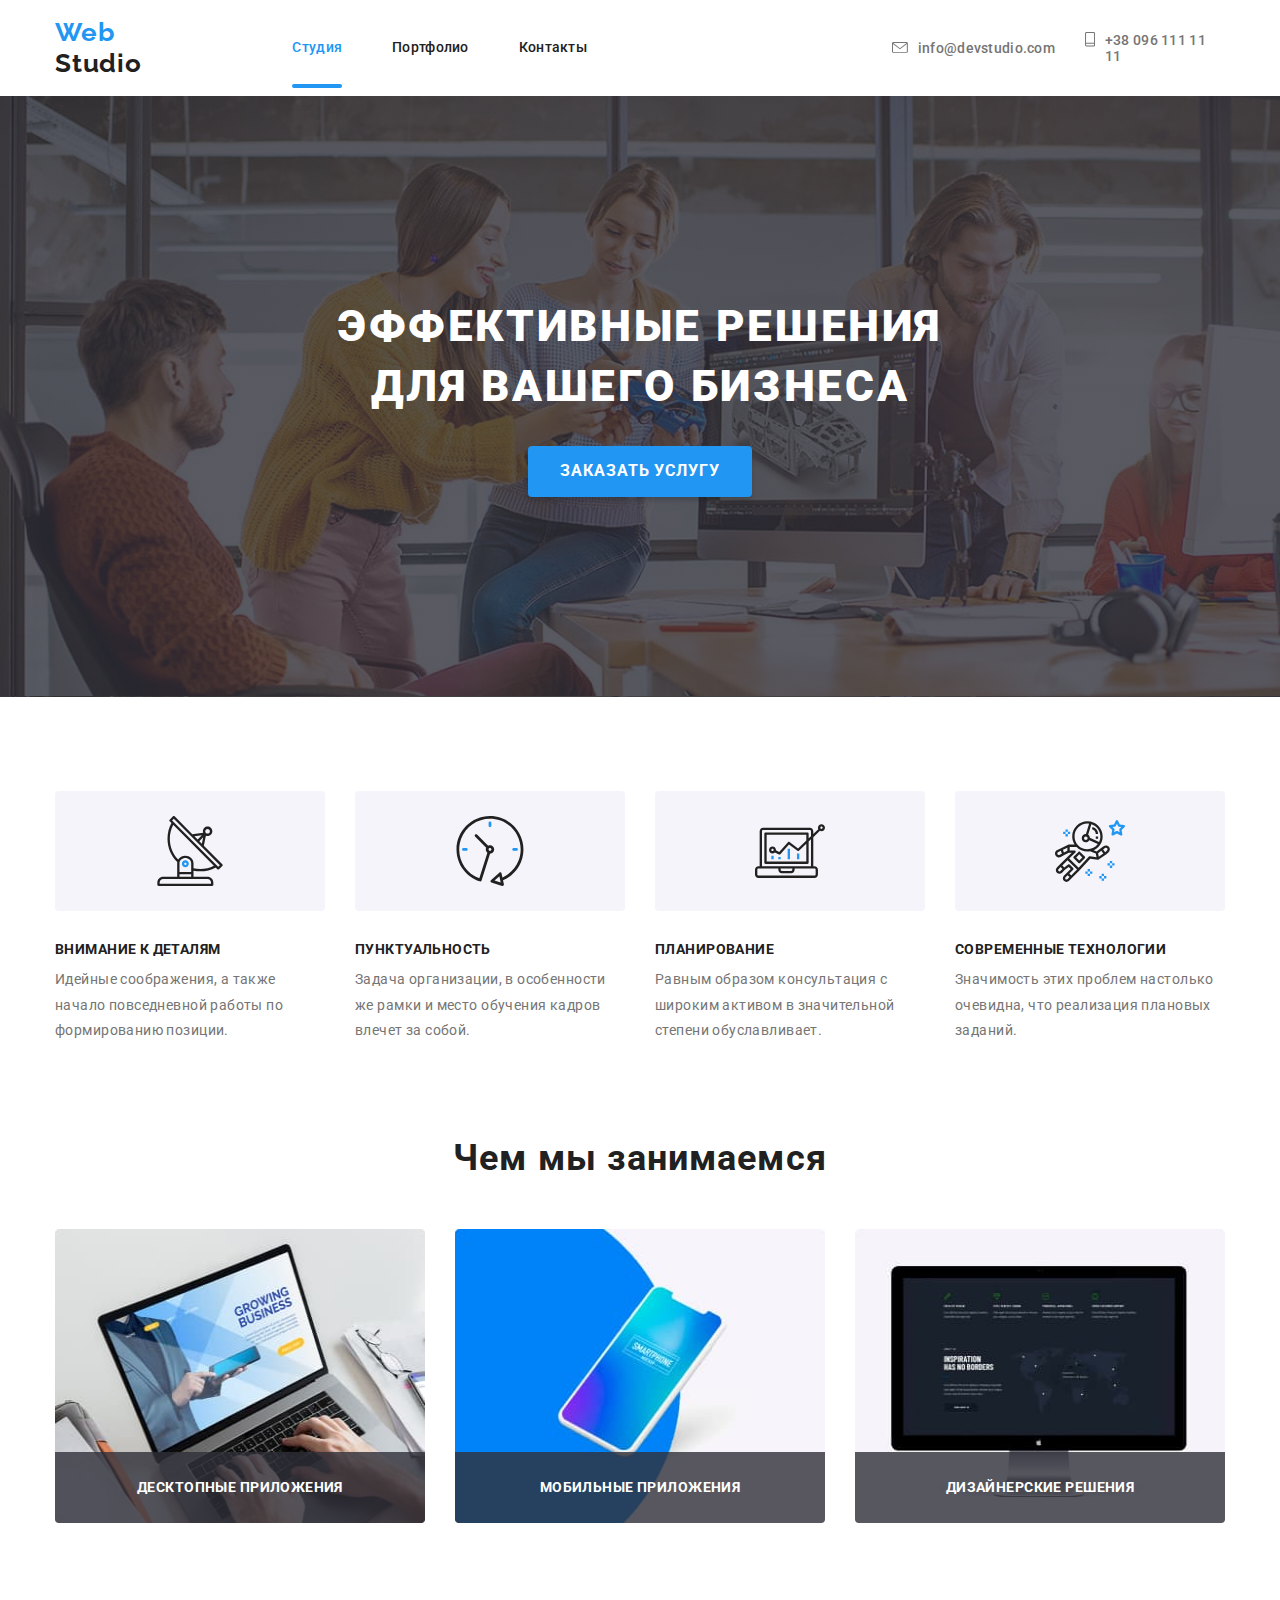
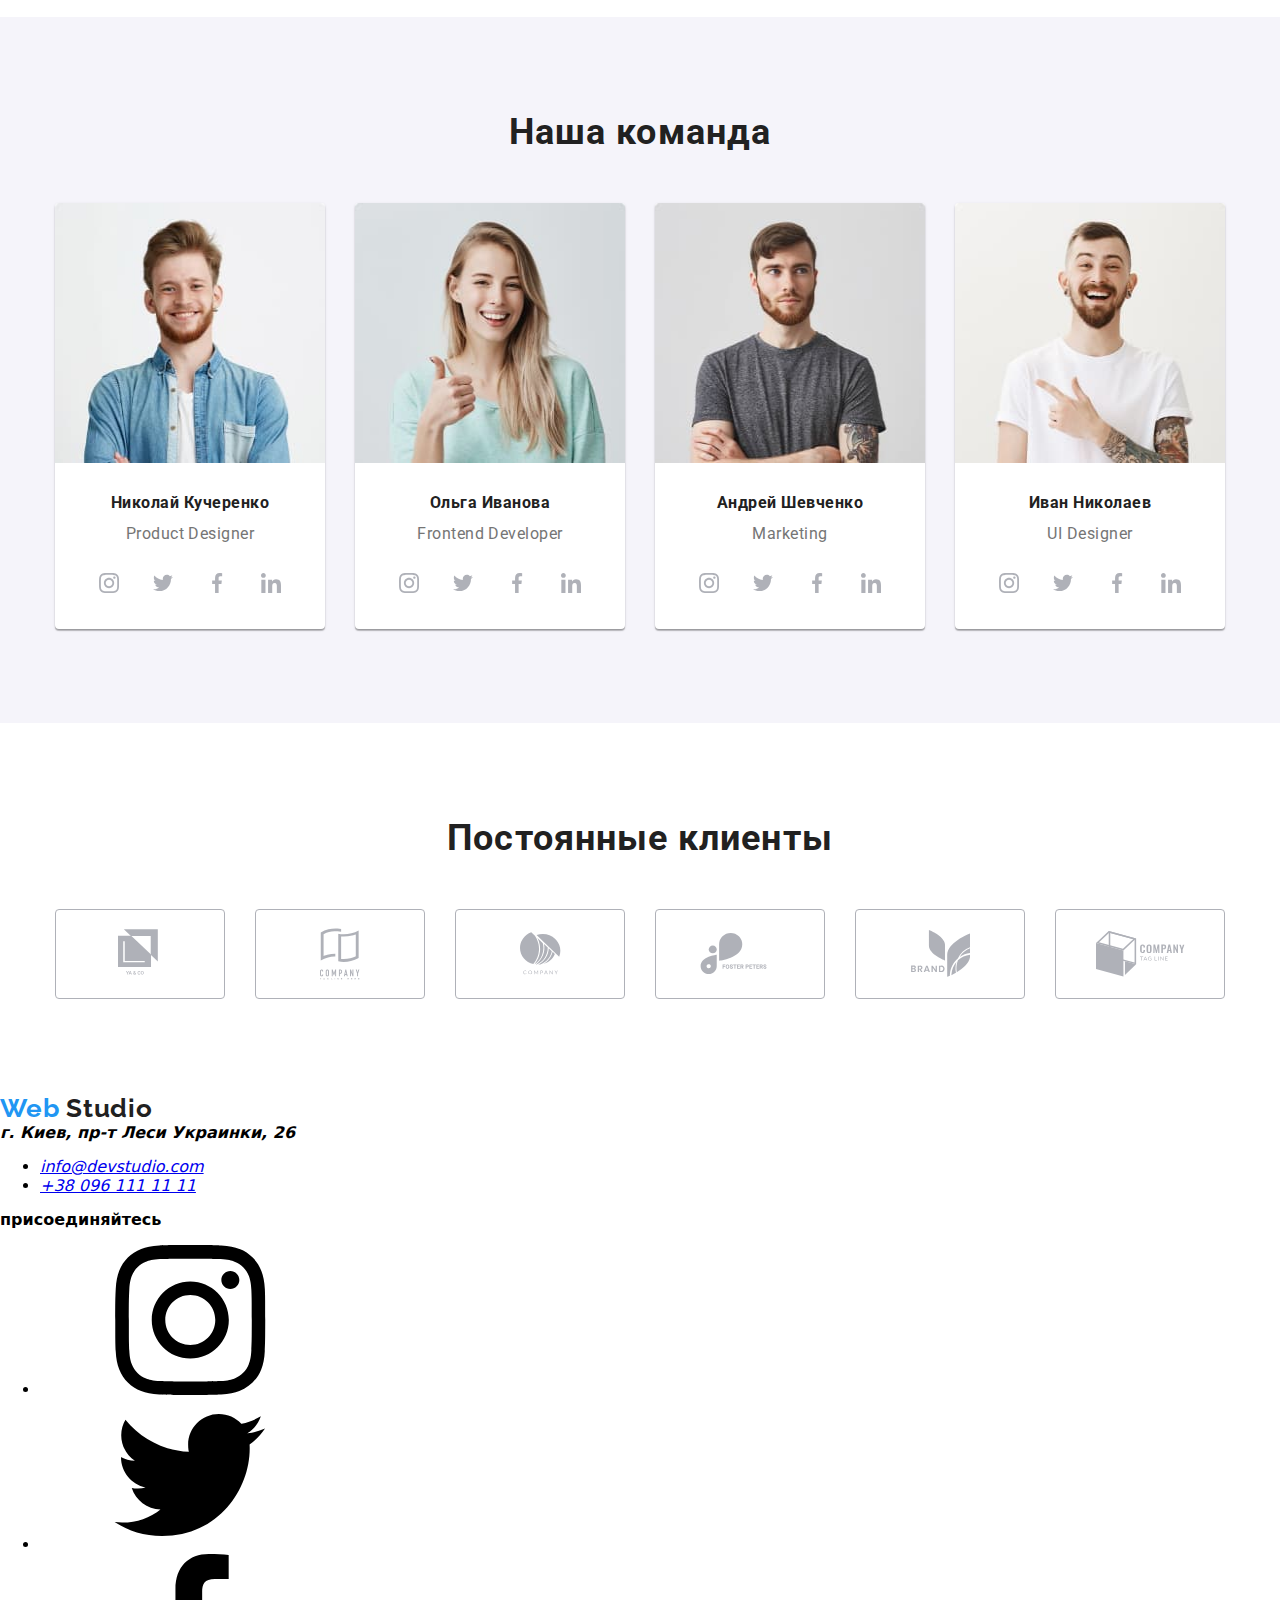
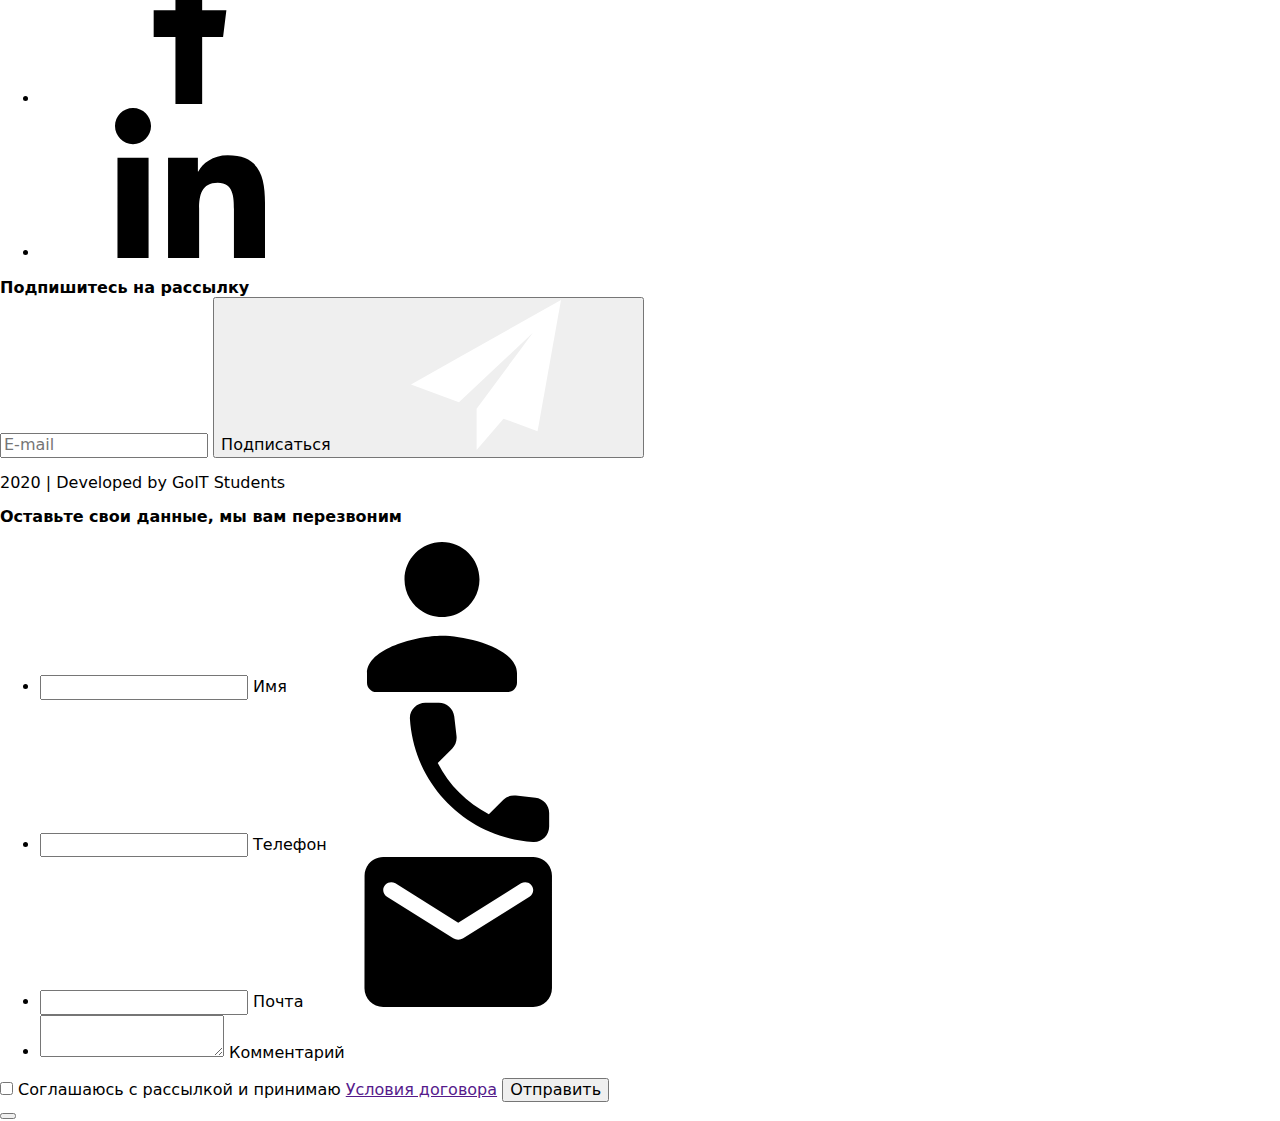
==== commit 27009616: "Добаляет стили для header, hero, features, activity, teams, clients" ====
--- a/index.html
+++ b/index.html
@@ -12,45 +12,43 @@
       rel="stylesheet"
       href="https://cdnjs.cloudflare.com/ajax/libs/modern-normalize/0.6.0/modern-normalize.min.css"
     />
-    <link rel="stylesheet" href="./css/styles.css" />
+    <link rel="stylesheet" href="./css/main.min.css" />
   </head>
   <body>
     <!-- Шапка -->
-    <header class="header-nav">
-      <div class="container">
-        <nav class="main-nav">
-          <a href="./index.html" class="logo">
-            <span class="accent">Web</span> Studio
+    <header class="header">
+      <a href="./index.html" class="logo">
+        <span class="accent">Web</span> Studio
+      </a>
+      <nav class="main-nav">
+        <ul class="site-nav">
+          <li class="item">
+            <a href="./index.html" class="link current">Студия</a>
+          </li>
+          <li class="item">
+            <a href="./portfolio.html" class="link">Портфолио</a>
+          </li>
+          <li class="item"><a href="" class="link">Контакты</a></li>
+        </ul>
+      </nav>
+      <ul class="header-contact">
+        <li class="item">
+          <a href="mailto:info@devstudio.com" class="contact">
+            <svg class="post">
+              <use href="./img/sprite.svg#icon-post"></use>
+            </svg>
+            info@devstudio.com
           </a>
-          <ul class="site-nav">
-            <li class="item">
-              <a href="./index.html" class="link current">Студия</a>
-            </li>
-            <li class="item">
-              <a href="./portfolio.html" class="link">Портфолио</a>
-            </li>
-            <li class="item"><a href="" class="link">Контакты</a></li>
-          </ul>
-        </nav>
-        <ul class="site-nav">
-          <li class="item-contact">
-            <a href="mailto:info@devstudio.com" class="contact">
-              <svg class="post">
-                <use href="./img/sprite.svg#icon-post"></use>
-              </svg>
-              info@devstudio.com
-            </a>
-          </li>
-          <li class="item-contact">
-            <a href="tel:+380961111111" class="contact">
-              <svg class="tel">
-                <use href="./img/sprite.svg#icon-tel"></use>
-              </svg>
-              +38 096 111 11 11
-            </a>
-          </li>
-        </ul>
-      </div>
+        </li>
+        <li class="item">
+          <a href="tel:+380961111111" class="contact">
+            <svg class="tel">
+              <use href="./img/sprite.svg#icon-tel"></use>
+            </svg>
+            +38 096 111 11 11
+          </a>
+        </li>
+      </ul>
     </header>
     <!-- Основаня страница -->
     <main>
@@ -63,97 +61,93 @@
       </section>
       <!-- Наши преимущества -->
       <section class="features">
-        <div class="container">
-          <h2 class="visually-hidden">Наши преимущества</h2>
-          <ul class="elements">
-            <li class="item">
-              <div class="icon">
-                <svg class="icon-item">
-                  <use href="./img/sprite.svg#icon-antena"></use>
-                </svg>
-              </div>
-              <h3 class="title-text">Внимание к деталям</h3>
-              <p class="text">
-                Идейные соображения, а также начало повседневной работы по
-                формированию позиции.
-              </p>
-            </li>
-            <li class="item">
-              <div class="icon">
-                <svg class="icon-item">
-                  <use href="./img/sprite.svg#icon-clock"></use>
-                </svg>
-              </div>
-              <h3 class="title-text">Пунктуальность</h3>
-              <p class="text">
-                Задача организации, в особенности же рамки и место обучения
-                кадров влечет за собой.
-              </p>
-            </li>
-            <li class="item">
-              <div class="icon">
-                <svg class="icon-item">
-                  <use href="./img/sprite.svg#icon-diagram"></use>
-                </svg>
-              </div>
-              <h3 class="title-text">Планирование</h3>
-              <p class="text">
-                Равным образом консультация с широким активом в значительной
-                степени обуславливает.
-              </p>
-            </li>
-            <li class="item">
-              <div class="icon">
-                <svg class="icon-item">
-                  <use href="./img/sprite.svg#icon-astonaut"></use>
-                </svg>
-              </div>
-              <h3 class="title-text">Современные технологии</h3>
-              <p class="text">
-                Значимость этих проблем настолько очевидна, что реализация
-                плановых заданий.
-              </p>
-            </li>
-          </ul>
-        </div>
+        <h2 class="title">Наши преимущества</h2>
+        <ul class="elements">
+          <li class="item">
+            <div class="icon">
+              <svg class="icon-item">
+                <use href="./img/sprite.svg#icon-antena"></use>
+              </svg>
+            </div>
+            <h3 class="title-text">Внимание к деталям</h3>
+            <p class="text">
+              Идейные соображения, а также начало повседневной работы по
+              формированию позиции.
+            </p>
+          </li>
+          <li class="item">
+            <div class="icon">
+              <svg class="icon-item">
+                <use href="./img/sprite.svg#icon-clock"></use>
+              </svg>
+            </div>
+            <h3 class="title-text">Пунктуальность</h3>
+            <p class="text">
+              Задача организации, в особенности же рамки и место обучения кадров
+              влечет за собой.
+            </p>
+          </li>
+          <li class="item">
+            <div class="icon">
+              <svg class="icon-item">
+                <use href="./img/sprite.svg#icon-diagram"></use>
+              </svg>
+            </div>
+            <h3 class="title-text">Планирование</h3>
+            <p class="text">
+              Равным образом консультация с широким активом в значительной
+              степени обуславливает.
+            </p>
+          </li>
+          <li class="item">
+            <div class="icon">
+              <svg class="icon-item">
+                <use href="./img/sprite.svg#icon-astonaut"></use>
+              </svg>
+            </div>
+            <h3 class="title-text">Современные технологии</h3>
+            <p class="text">
+              Значимость этих проблем настолько очевидна, что реализация
+              плановых заданий.
+            </p>
+          </li>
+        </ul>
       </section>
       <!-- Чем мы занимаемся -->
       <section class="activity">
-        <div class="container">
-          <h2 class="title">Чем мы занимаемся</h2>
-          <ul class="elements">
-            <li class="item">
-              <img src="./img/activity/box1.jpg" alt="Ноутбук" class="imeg" />
-              <p class="title-text">Десктопные приложения</p>
-            </li>
-            <li class="item">
-              <img
-                src="./img/activity/box2.jpg"
-                alt="Мобильный телефон"
-                class="imeg"
-              />
-              <p class="title-text">Мобильные приложения</p>
-            </li>
-            <li class="item">
-              <img src="./img/activity/box3.jpg" alt="Монитор" class="imeg" />
-              <p class="title-text">Дизайнерские решения</p>
-            </li>
-          </ul>
-        </div>
+        <h2 class="title">Чем мы занимаемся</h2>
+        <ul class="elements">
+          <li class="item">
+            <img src="./img/activity/box1.jpg" alt="Ноутбук" class="imeg" />
+            <p class="title-text">Десктопные приложения</p>
+          </li>
+          <li class="item">
+            <img
+              src="./img/activity/box2.jpg"
+              alt="Мобильный телефон"
+              class="imeg"
+            />
+            <p class="title-text">Мобильные приложения</p>
+          </li>
+          <li class="item">
+            <img src="./img/activity/box3.jpg" alt="Монитор" class="imeg" />
+            <p class="title-text">Дизайнерские решения</p>
+          </li>
+        </ul>
       </section>
       <!-- Наша команда -->
       <section class="teams">
         <div class="container">
           <h2 class="title">Наша команда</h2>
           <ul class="elements">
-            <!-- Джон Смит -->
+            <!-- Николай Кучеренко -->
             <li class="item">
               <img
                 src="./img/team_card/tc1.jpg"
-                alt="Фото Джон Смит"
+                alt="Фото Николай Кучеренко"
                 class="imeg"
               />
-              <h3 lang="en" class="title-text">John Smith</h3>
+              <h3 class="title-text">Николай Кучеренко</h3>
               <p lang="en" class="text">Product Designer</p>
               <ul class="social">
                 <li class="item-link">
@@ -186,14 +180,14 @@
                 </li>
               </ul>
             </li>
-            <!-- Марта Стеварт -->
+            <!-- Ольга Иванова -->
             <li class="item">
               <img
                 src="./img/team_card/tc2.jpg"
-                alt="Фото Марта Стеварт"
+                alt="Фото Ольга Иванова"
                 class="imeg"
               />
-              <h3 lang="en" class="title-text">Marta Stewart</h3>
+              <h3 lang="en" class="title-text">Ольга Иванова</h3>
               <p lang="en" class="text">Frontend Developer</p>
               <ul class="social">
                 <li class="item-link">
@@ -226,14 +220,14 @@
                 </li>
               </ul>
             </li>
-            <!-- Роберт Якис -->
+            <!-- Андрей Шевченко -->
             <li class="item">
               <img
                 src="./img/team_card/tc3.jpg"
-                alt="Фото Роберт Якис"
+                alt="Фото Андрей Шевченко"
                 class="imeg"
               />
-              <h3 lang="en" class="title-text">Robert Jakis</h3>
+              <h3 lang="en" class="title-text">Андрей Шевченко</h3>
               <p lang="en" class="text">Marketing</p>
               <ul class="social">
                 <li class="item-link">
@@ -266,14 +260,14 @@
                 </li>
               </ul>
             </li>
-            <!-- Мартин Дое -->
+            <!-- Иван Николаев -->
             <li class="item">
               <img
                 src="./img/team_card/tc4.jpg"
-                alt="Фото Мартин Дое"
+                alt="Фото Иван Николаев"
                 class="imeg"
               />
-              <h3 lang="en" class="title-text">Martin Doe</h3>
+              <h3 lang="en" class="title-text">Иван Николаев</h3>
               <p lang="en" class="text">UI Designer</p>
               <ul class="social">
                 <li class="item-link">
--- a/css/main.min.css
+++ b/css/main.min.css
@@ -0,0 +1,2 @@
+.features .title{position:absolute;width:1px;height:1px;margin:-1px;border:0;padding:0;clip:rect(0 0 0 0);overflow:hidden}.site-nav,.header-contact,.features .elements,.features .title-text,.features .text,.activity .title,.activity .elements,.activity .title-text,.teams .title,.teams .elements,.teams .title-text,.teams .text,.teams .social,.clients .title,.clients .elements{margin:0px;padding:0px}.header,.features,.activity,.teams .container,.clients{margin:auto;width:1200px;padding:94px 15px}.hero-text,.activity .title,.teams .title,.clients .title{text-align:center;margin-top:0;margin-bottom:50px;font-family:Roboto, sans-serif;font-style:normal;font-weight:bold;font-size:36px;line-height:42px;text-align:center;letter-spacing:0.03em;color:#212121}.button,.features .title-text,.activity .title-text,.teams .title-text{font-family:Roboto, sans-serif;font-style:normal;font-weight:bold;font-size:14px;line-height:1.2;letter-spacing:0.03em;text-transform:uppercase;color:#212121}.features .text,.teams .text{font-family:Roboto, sans-serif;font-style:normal;font-weight:normal;font-size:14px;line-height:1.8;letter-spacing:0.03em;color:#757575}.header{display:-webkit-box;display:-ms-flexbox;display:flex;-webkit-box-align:center;-ms-flex-align:center;align-items:center;-webkit-box-pack:start;-ms-flex-pack:start;justify-content:flex-start;padding:0 15px;background-color:#fff}.logo{display:block;color:#212121;text-decoration:none;font-family:Raleway,sans-serif;font-style:normal;font-weight:bold;font-size:26px;line-height:1.2;letter-spacing:0.03em}.logo .accent{color:#2196f3}.main-nav{margin-left:85px;margin-right:305px}.site-nav{list-style-type:none;display:-webkit-box;display:-ms-flexbox;display:flex;-webkit-box-align:center;-ms-flex-align:center;align-items:center;-webkit-box-pack:justify;-ms-flex-pack:justify;justify-content:space-between}.site-nav .item{position:relative}.site-nav .item:not(:last-child){margin-right:50px}.site-nav .link{display:block;padding:32px 0;color:#212121;font-family:Roboto,sans-serif;font-style:normal;font-weight:500;font-size:14px;line-height:1.1;letter-spacing:0.02em;text-decoration:none;-webkit-transition:color 250ms cubic-bezier(0.4, 0, 0.2, 1);transition:color 250ms cubic-bezier(0.4, 0, 0.2, 1)}.site-nav .link:hover,.site-nav .link:focus{color:#2196f3}.site-nav .current{color:#2196f3}.site-nav .current::after{content:"";display:block;width:100%;height:4px;position:absolute;bottom:0;background:#2196f3;border-radius:2px}.header-contact{list-style-type:none;display:-webkit-box;display:-ms-flexbox;display:flex;-webkit-box-align:stech;-ms-flex-align:stech;align-items:stech;-webkit-box-pack:start;-ms-flex-pack:start;justify-content:flex-start}.header-contact .item{display:-webkit-box;display:-ms-flexbox;display:flex;-webkit-box-align:center;-ms-flex-align:center;align-items:center;-webkit-box-pack:start;-ms-flex-pack:start;justify-content:flex-start;padding:32px 0}.header-contact .item:not(:last-child){margin-right:30px}.header-contact .contact{display:-webkit-inline-box;display:-ms-inline-flexbox;display:inline-flex;-webkit-box-align:stech;-ms-flex-align:stech;align-items:stech;-webkit-box-pack:start;-ms-flex-pack:start;justify-content:flex-start;text-decoration:none;font-family:Roboto,sans-serif;font-style:normal;font-weight:500;font-size:14px;line-height:1.15;letter-spacing:0.02em;color:#757575;cursor:pointer;-webkit-transition:color 250ms cubic-bezier(0.4, 0, 0.2, 1);transition:color 250ms cubic-bezier(0.4, 0, 0.2, 1)}.header-contact .contact:hover,.header-contact .contact:focus{color:#2196f3}.header-contact .post{width:16px;height:15px;margin-right:10px;fill:currentColor}.header-contact .tel{width:10px;height:15px;margin-right:10px;fill:currentColor}.hero{background-image:-webkit-gradient(linear, left top, left bottom, from(rgba(47,48,58,0.8)), to(rgba(47,48,58,0.8))),url(../img/Header.jpg);background-image:linear-gradient(rgba(47,48,58,0.8), rgba(47,48,58,0.8)),url(../img/Header.jpg);max-width:1600px;margin-left:auto;margin-right:auto}.hero .container{padding-top:200px;padding-bottom:200px;text-align:center}.hero-text{text-align:center;width:696px;margin:0 auto 30px auto;font-weight:900;font-size:44px;line-height:60px;letter-spacing:0.06em;text-transform:uppercase;color:#ffffff}.button{min-width:200px;min-height:50px;padding:10px 32px;font-size:16px;line-height:1.9;letter-spacing:0.06em;color:#ffffff;background-color:#2196f3;border:none;border-radius:4px;-webkit-box-shadow:0px 4px 4px rgba(0,0,0,0.15);box-shadow:0px 4px 4px rgba(0,0,0,0.15)}.features .elements{display:-webkit-box;display:-ms-flexbox;display:flex;-webkit-box-align:center;-ms-flex-align:center;align-items:center;-webkit-box-pack:justify;-ms-flex-pack:justify;justify-content:space-between;list-style-type:none}.features .item{width:270px}.features .icon{text-align:center;height:120px;padding:25px 0;margin-bottom:30px;color:#212121;border-radius:4px;background-color:#f5f4fa}.features .icon-item{width:70px;height:70px;fill:currentColor}.features .title-text{margin-bottom:10px}.activity{padding-top:0}.activity .elements{display:-webkit-box;display:-ms-flexbox;display:flex;-webkit-box-align:center;-ms-flex-align:center;align-items:center;-webkit-box-pack:justify;-ms-flex-pack:justify;justify-content:space-between;list-style-type:none}.activity .item{position:relative}.activity .imeg{display:block;width:370px;height:294px;border-radius:4px}.activity .title-text{position:absolute;bottom:0;width:100%;padding:27px;text-align:center;color:#fff;background-color:rgba(47,48,58,0.8);border-radius:0px 0px 4px 4px}.teams{background-color:#f5f4fa}.teams .elements{list-style-type:none;display:-webkit-box;display:-ms-flexbox;display:flex;-webkit-box-align:center;-ms-flex-align:center;align-items:center;-webkit-box-pack:justify;-ms-flex-pack:justify;justify-content:space-between}.teams .item{text-align:center;width:270px;background-color:#fff;-webkit-box-shadow:0px 2px 1px rgba(0,0,0,0.2),0px 1px 1px rgba(0,0,0,0.14),0px 1px 3px rgba(0,0,0,0.12);box-shadow:0px 2px 1px rgba(0,0,0,0.2),0px 1px 1px rgba(0,0,0,0.14),0px 1px 3px rgba(0,0,0,0.12);border-radius:4px}.teams .imeg{display:block;margin-bottom:30px;width:270px;height:260px;border-radius:4px 4px 0px 0px}.teams .title-text{text-align:center;margin-bottom:10px;font-size:16px;line-height:1.3;text-transform:none}.teams .text{text-align:center;margin-bottom:16px;font-size:16px;line-height:1.3}.teams .social{list-style-type:none;margin-bottom:24px;padding:0 32px;display:-webkit-box;display:-ms-flexbox;display:flex;-webkit-box-align:center;-ms-flex-align:center;align-items:center;-webkit-box-pack:justify;-ms-flex-pack:justify;justify-content:space-between}.teams .link{display:-webkit-box;display:-ms-flexbox;display:flex;-webkit-box-align:center;-ms-flex-align:center;align-items:center;-webkit-box-pack:center;-ms-flex-pack:center;justify-content:center;width:44px;height:44px;color:#afb1b8;border-radius:50%;-webkit-transition:color 250ms cubic-bezier(0.4, 0, 0.2, 1),background-color 250ms cubic-bezier(0.4, 0, 0.2, 1);transition:color 250ms cubic-bezier(0.4, 0, 0.2, 1),background-color 250ms cubic-bezier(0.4, 0, 0.2, 1)}.teams .link:hover,.teams .link:focus{color:#fff;background-color:#2196f3}.teams .icon{width:20px;height:20px;fill:currentColor}.clients .elements{list-style-type:none;display:-webkit-box;display:-ms-flexbox;display:flex;-webkit-box-align:center;-ms-flex-align:center;align-items:center;-webkit-box-pack:justify;-ms-flex-pack:justify;justify-content:space-between}.clients .link{display:-webkit-inline-box;display:-ms-inline-flexbox;display:inline-flex;-webkit-box-align:center;-ms-flex-align:center;align-items:center;-webkit-box-pack:center;-ms-flex-pack:center;justify-content:center;width:170px;height:90px;color:#afb1b8;border:1px solid #afb1b8;border-radius:4px;-webkit-transition:color 250ms cubic-bezier(0.4, 0, 0.2, 1),border-color 250ms cubic-bezier(0.4, 0, 0.2, 1);transition:color 250ms cubic-bezier(0.4, 0, 0.2, 1),border-color 250ms cubic-bezier(0.4, 0, 0.2, 1)}.clients .link:hover,.clients .link:focus{color:#2196f3;border-color:#2196f3}.clients .client_1{width:44px;height:49px;fill:currentColor}.clients .client_2{width:40px;height:52px;fill:currentColor}.clients .client_3{width:41px;height:43px;fill:currentColor}.clients .client_4{width:80px;height:42px;fill:currentColor}.clients .client_5{width:59px;height:47px;fill:currentColor}.clients .client_6{width:89px;height:46px;fill:currentColor}
+/*# sourceMappingURL=main.min.css.map */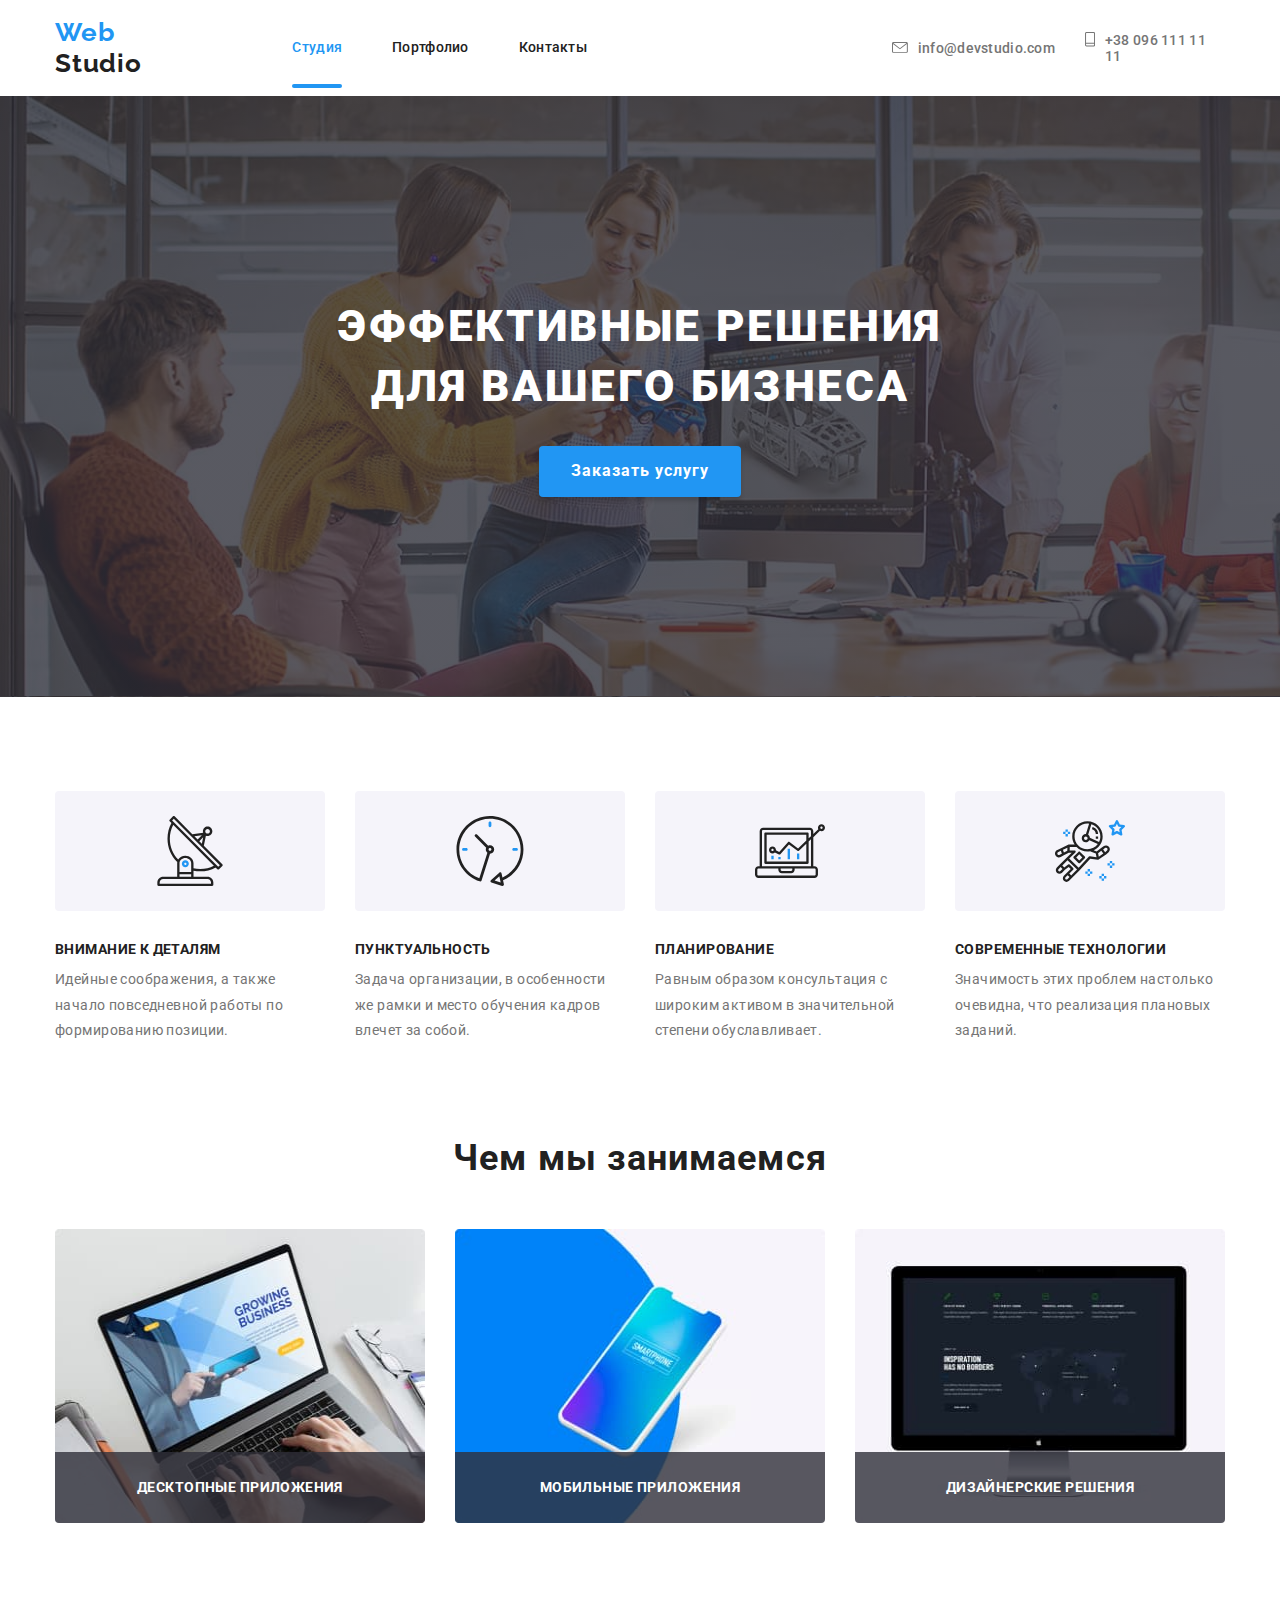
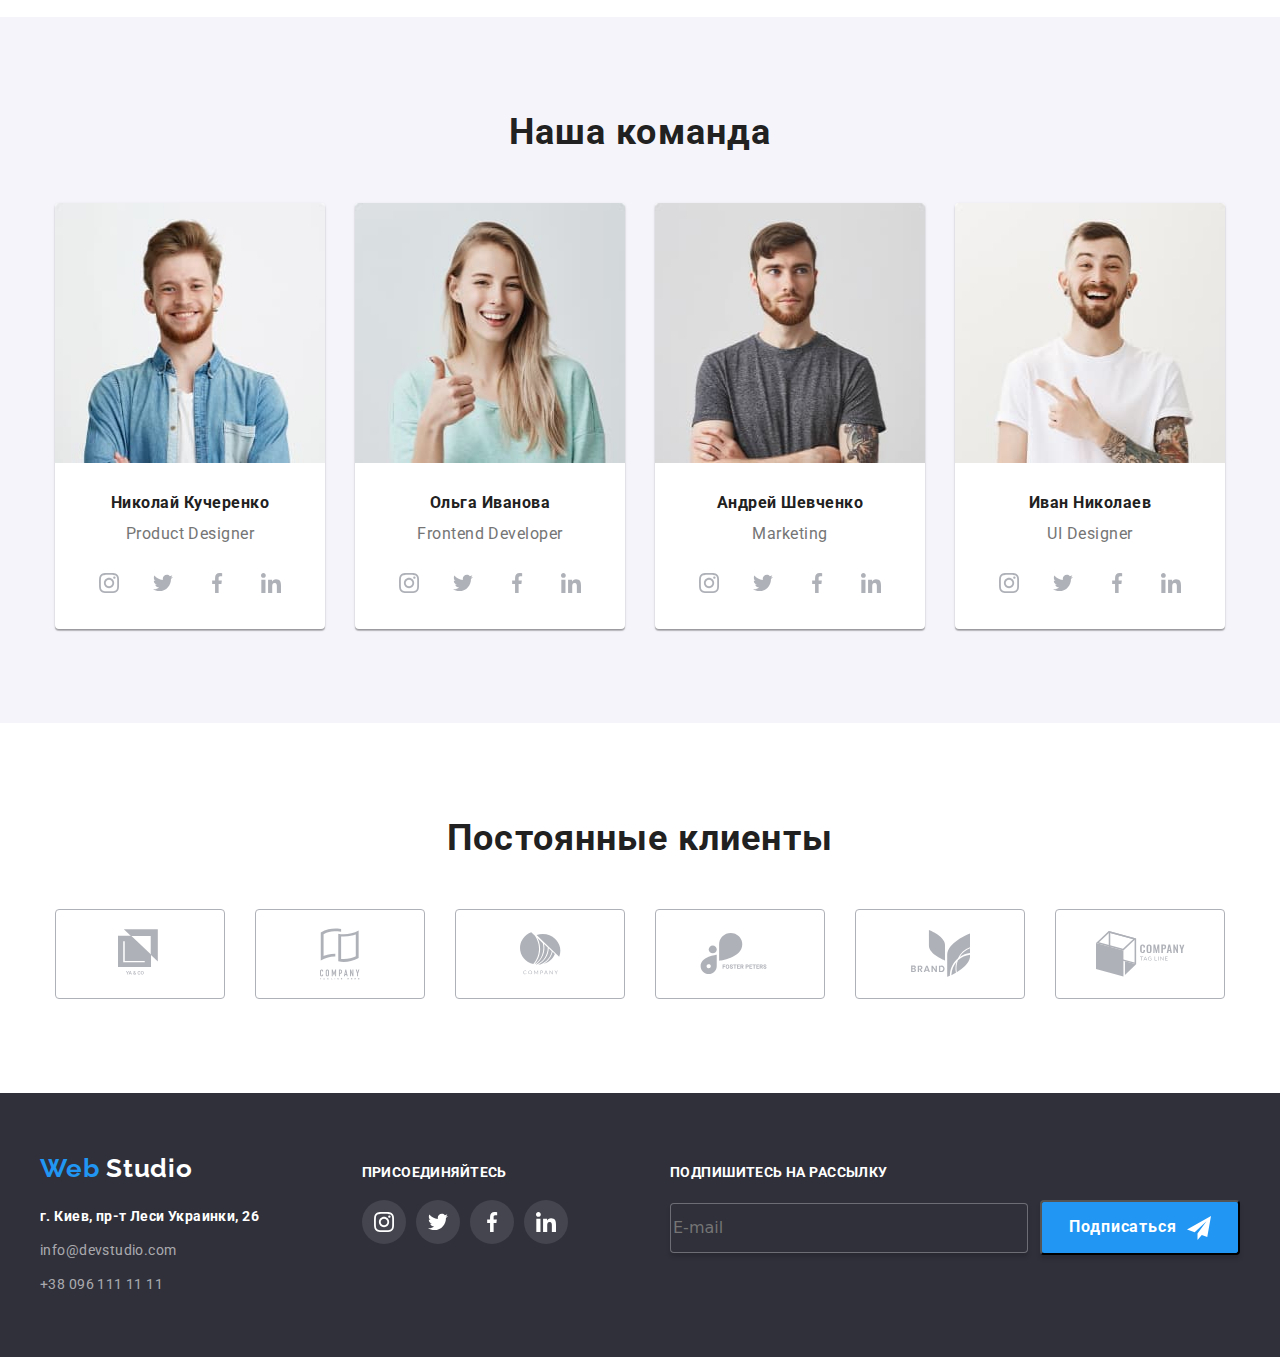
==== commit 7d6ef1c4: "Добавляет стили footer и portfolio" ====
--- a/index.html
+++ b/index.html
@@ -56,7 +56,7 @@
       <section class="hero">
         <div class="container">
           <h1 class="hero-text">эффективные решения для вашего бизнеса</h1>
-          <button class="button" data-open-modal>Заказать услугу</button>
+          <button data-open-modal class="button">Заказать услугу</button>
         </div>
       </section>
       <!-- Наши преимущества -->
@@ -361,92 +361,88 @@
     <!-- Подвал -->
     <footer class="footer">
       <div class="container">
-        <div class="elements">
-          <div class="footer-address">
-            <a href="./index.html" class="logo">
-              <span class="accent">Web</span> Studio
-            </a>
-            <!-- Адрес -->
-            <address class="address">
-              <b class="address-text">г. Киев, пр-т Леси Украинки, 26</b>
-              <ul>
-                <li>
-                  <a href="mailto:info@devstudio.com" class="link">
-                    info@devstudio.com
-                  </a>
-                </li>
-                <li>
-                  <a href="tel:+380961111111" class="link">
-                    +38 096 111 11 11
-                  </a>
-                </li>
-              </ul>
-            </address>
-          </div>
-          <!-- Ссылки на соц сети -->
-          <div class="social">
-            <b class="text-title">присоединяйтесь</b>
-            <ul class="elements">
-              <li class="footer-social">
-                <a href="" class="link" aria-label="Ссылка на instagram">
-                  <svg class="icon">
-                    <use href="./img/sprite.svg#icon-instagram"></use>
-                  </svg>
+        <div class="footer-address">
+          <a href="./index.html" class="logo">
+            <span class="accent">Web</span> Studio
+          </a>
+          <!-- Адрес -->
+          <address>
+            <ul class="address">
+              <li class="item">
+                <b class="text">г. Киев, пр-т Леси Украинки, 26</b>
+              </li>
+              <li class="item">
+                <a href="mailto:info@devstudio.com" class="post">
+                  info@devstudio.com
                 </a>
               </li>
-              <li class="footer-social">
-                <a href="" class="link" aria-label="Ссылка на twitter">
-                  <svg class="icon">
-                    <use href="./img/sprite.svg#icon-twitter"></use>
-                  </svg>
-                </a>
-              </li>
-              <li class="footer-social">
-                <a href="" class="link" aria-label="Ссылка на facebook">
-                  <svg class="icon">
-                    <use href="./img/sprite.svg#icon-facebook"></use>
-                  </svg>
-                </a>
-              </li>
-              <li class="footer-social">
-                <a href="" class="link" aria-label="Ссылка на linkedin">
-                  <svg class="icon">
-                    <use href="./img/sprite.svg#icon-linkedin"></use>
-                  </svg>
+              <li class="item">
+                <a href="tel:+380961111111" class="tel">
+                  +38 096 111 11 11
                 </a>
               </li>
             </ul>
-          </div>
-          <!-- Форма на рассылку -->
-          <div class="mailing">
-            <b class="text-title">Подпишитесь на рассылку</b>
-            <form class="js-speaker-form">
-              <input
-                type="email"
-                name="E-mail"
-                placeholder="E-mail"
-                autocomplete="email"
-                class="input"
-              />
-              <button type="submit" class="btn-submit">
-                Подписаться
+          </address>
+        </div>
+        <!-- Ссылки на соц сети -->
+        <div class="social">
+          <b class="title-text">присоединяйтесь</b>
+          <ul class="elements">
+            <li class="item">
+              <a href="" class="link" aria-label="Ссылка на instagram">
                 <svg class="icon">
-                  <use href="./img/sprite.svg#icon-mailing"></use>
-                </svg>
-              </button>
-            </form>
-          </div>
+                  <use href="./img/sprite.svg#icon-instagram"></use>
+                </svg>
+              </a>
+            </li>
+            <li class="item">
+              <a href="" class="link" aria-label="Ссылка на twitter">
+                <svg class="icon">
+                  <use href="./img/sprite.svg#icon-twitter"></use>
+                </svg>
+              </a>
+            </li>
+            <li class="item">
+              <a href="" class="link" aria-label="Ссылка на facebook">
+                <svg class="icon">
+                  <use href="./img/sprite.svg#icon-facebook"></use>
+                </svg>
+              </a>
+            </li>
+            <li class="item">
+              <a href="" class="link" aria-label="Ссылка на linkedin">
+                <svg class="icon">
+                  <use href="./img/sprite.svg#icon-linkedin"></use>
+                </svg>
+              </a>
+            </li>
+          </ul>
         </div>
-        <div class="copyright">
-          <p>2020 | Developed by GoIT Students</p>
+        <!-- Форма на рассылку -->
+        <div class="mailing">
+          <b class="title-text">Подпишитесь на рассылку</b>
+          <form class="js-speaker-form">
+            <input
+              type="email"
+              name="E-mail"
+              placeholder="E-mail"
+              autocomplete="email"
+              class="input"
+            />
+            <button type="submit" class="btn-submit">
+              Подписаться
+              <svg class="icon">
+                <use href="./img/sprite.svg#icon-mailing"></use>
+              </svg>
+            </button>
+          </form>
         </div>
       </div>
     </footer>
-
     <!-- Модалка -->
-    <div class="backdrop is-hidden" data-backdrop>
+    <div data-backdrop class="backdrop is-hidden">
       <div class="modal">
-        <b class="text-title">Оставьте свои данные, мы вам перезвоним</b>
+        <b class="title-text">Оставьте свои данные, мы вам перезвоним</b>
         <form class="js-speaker-form" autocomplete="off">
           <ul class="form">
             <li class="item">
@@ -505,7 +501,7 @@
             <input
               type="checkbox"
               name="consent"
-              value="consent"
+              value="agreement"
               id="consent"
               class="checkbox"
             />
@@ -524,7 +520,6 @@
         </button>
       </div>
     </div>
-
     <!-- Скрипт для модалки -->
     <script>
       const refs = {
@@ -546,7 +541,6 @@
         console.log("Это клик в бекдроп");
       }
     </script>
-
     <!-- Скрипт для отправки формы -->
     <script>
       (() => {
--- a/css/main.min.css
+++ b/css/main.min.css
@@ -1,2 +1,2 @@
-.features .title{position:absolute;width:1px;height:1px;margin:-1px;border:0;padding:0;clip:rect(0 0 0 0);overflow:hidden}.site-nav,.header-contact,.features .elements,.features .title-text,.features .text,.activity .title,.activity .elements,.activity .title-text,.teams .title,.teams .elements,.teams .title-text,.teams .text,.teams .social,.clients .title,.clients .elements{margin:0px;padding:0px}.header,.features,.activity,.teams .container,.clients{margin:auto;width:1200px;padding:94px 15px}.hero-text,.activity .title,.teams .title,.clients .title{text-align:center;margin-top:0;margin-bottom:50px;font-family:Roboto, sans-serif;font-style:normal;font-weight:bold;font-size:36px;line-height:42px;text-align:center;letter-spacing:0.03em;color:#212121}.button,.features .title-text,.activity .title-text,.teams .title-text{font-family:Roboto, sans-serif;font-style:normal;font-weight:bold;font-size:14px;line-height:1.2;letter-spacing:0.03em;text-transform:uppercase;color:#212121}.features .text,.teams .text{font-family:Roboto, sans-serif;font-style:normal;font-weight:normal;font-size:14px;line-height:1.8;letter-spacing:0.03em;color:#757575}.header{display:-webkit-box;display:-ms-flexbox;display:flex;-webkit-box-align:center;-ms-flex-align:center;align-items:center;-webkit-box-pack:start;-ms-flex-pack:start;justify-content:flex-start;padding:0 15px;background-color:#fff}.logo{display:block;color:#212121;text-decoration:none;font-family:Raleway,sans-serif;font-style:normal;font-weight:bold;font-size:26px;line-height:1.2;letter-spacing:0.03em}.logo .accent{color:#2196f3}.main-nav{margin-left:85px;margin-right:305px}.site-nav{list-style-type:none;display:-webkit-box;display:-ms-flexbox;display:flex;-webkit-box-align:center;-ms-flex-align:center;align-items:center;-webkit-box-pack:justify;-ms-flex-pack:justify;justify-content:space-between}.site-nav .item{position:relative}.site-nav .item:not(:last-child){margin-right:50px}.site-nav .link{display:block;padding:32px 0;color:#212121;font-family:Roboto,sans-serif;font-style:normal;font-weight:500;font-size:14px;line-height:1.1;letter-spacing:0.02em;text-decoration:none;-webkit-transition:color 250ms cubic-bezier(0.4, 0, 0.2, 1);transition:color 250ms cubic-bezier(0.4, 0, 0.2, 1)}.site-nav .link:hover,.site-nav .link:focus{color:#2196f3}.site-nav .current{color:#2196f3}.site-nav .current::after{content:"";display:block;width:100%;height:4px;position:absolute;bottom:0;background:#2196f3;border-radius:2px}.header-contact{list-style-type:none;display:-webkit-box;display:-ms-flexbox;display:flex;-webkit-box-align:stech;-ms-flex-align:stech;align-items:stech;-webkit-box-pack:start;-ms-flex-pack:start;justify-content:flex-start}.header-contact .item{display:-webkit-box;display:-ms-flexbox;display:flex;-webkit-box-align:center;-ms-flex-align:center;align-items:center;-webkit-box-pack:start;-ms-flex-pack:start;justify-content:flex-start;padding:32px 0}.header-contact .item:not(:last-child){margin-right:30px}.header-contact .contact{display:-webkit-inline-box;display:-ms-inline-flexbox;display:inline-flex;-webkit-box-align:stech;-ms-flex-align:stech;align-items:stech;-webkit-box-pack:start;-ms-flex-pack:start;justify-content:flex-start;text-decoration:none;font-family:Roboto,sans-serif;font-style:normal;font-weight:500;font-size:14px;line-height:1.15;letter-spacing:0.02em;color:#757575;cursor:pointer;-webkit-transition:color 250ms cubic-bezier(0.4, 0, 0.2, 1);transition:color 250ms cubic-bezier(0.4, 0, 0.2, 1)}.header-contact .contact:hover,.header-contact .contact:focus{color:#2196f3}.header-contact .post{width:16px;height:15px;margin-right:10px;fill:currentColor}.header-contact .tel{width:10px;height:15px;margin-right:10px;fill:currentColor}.hero{background-image:-webkit-gradient(linear, left top, left bottom, from(rgba(47,48,58,0.8)), to(rgba(47,48,58,0.8))),url(../img/Header.jpg);background-image:linear-gradient(rgba(47,48,58,0.8), rgba(47,48,58,0.8)),url(../img/Header.jpg);max-width:1600px;margin-left:auto;margin-right:auto}.hero .container{padding-top:200px;padding-bottom:200px;text-align:center}.hero-text{text-align:center;width:696px;margin:0 auto 30px auto;font-weight:900;font-size:44px;line-height:60px;letter-spacing:0.06em;text-transform:uppercase;color:#ffffff}.button{min-width:200px;min-height:50px;padding:10px 32px;font-size:16px;line-height:1.9;letter-spacing:0.06em;color:#ffffff;background-color:#2196f3;border:none;border-radius:4px;-webkit-box-shadow:0px 4px 4px rgba(0,0,0,0.15);box-shadow:0px 4px 4px rgba(0,0,0,0.15)}.features .elements{display:-webkit-box;display:-ms-flexbox;display:flex;-webkit-box-align:center;-ms-flex-align:center;align-items:center;-webkit-box-pack:justify;-ms-flex-pack:justify;justify-content:space-between;list-style-type:none}.features .item{width:270px}.features .icon{text-align:center;height:120px;padding:25px 0;margin-bottom:30px;color:#212121;border-radius:4px;background-color:#f5f4fa}.features .icon-item{width:70px;height:70px;fill:currentColor}.features .title-text{margin-bottom:10px}.activity{padding-top:0}.activity .elements{display:-webkit-box;display:-ms-flexbox;display:flex;-webkit-box-align:center;-ms-flex-align:center;align-items:center;-webkit-box-pack:justify;-ms-flex-pack:justify;justify-content:space-between;list-style-type:none}.activity .item{position:relative}.activity .imeg{display:block;width:370px;height:294px;border-radius:4px}.activity .title-text{position:absolute;bottom:0;width:100%;padding:27px;text-align:center;color:#fff;background-color:rgba(47,48,58,0.8);border-radius:0px 0px 4px 4px}.teams{background-color:#f5f4fa}.teams .elements{list-style-type:none;display:-webkit-box;display:-ms-flexbox;display:flex;-webkit-box-align:center;-ms-flex-align:center;align-items:center;-webkit-box-pack:justify;-ms-flex-pack:justify;justify-content:space-between}.teams .item{text-align:center;width:270px;background-color:#fff;-webkit-box-shadow:0px 2px 1px rgba(0,0,0,0.2),0px 1px 1px rgba(0,0,0,0.14),0px 1px 3px rgba(0,0,0,0.12);box-shadow:0px 2px 1px rgba(0,0,0,0.2),0px 1px 1px rgba(0,0,0,0.14),0px 1px 3px rgba(0,0,0,0.12);border-radius:4px}.teams .imeg{display:block;margin-bottom:30px;width:270px;height:260px;border-radius:4px 4px 0px 0px}.teams .title-text{text-align:center;margin-bottom:10px;font-size:16px;line-height:1.3;text-transform:none}.teams .text{text-align:center;margin-bottom:16px;font-size:16px;line-height:1.3}.teams .social{list-style-type:none;margin-bottom:24px;padding:0 32px;display:-webkit-box;display:-ms-flexbox;display:flex;-webkit-box-align:center;-ms-flex-align:center;align-items:center;-webkit-box-pack:justify;-ms-flex-pack:justify;justify-content:space-between}.teams .link{display:-webkit-box;display:-ms-flexbox;display:flex;-webkit-box-align:center;-ms-flex-align:center;align-items:center;-webkit-box-pack:center;-ms-flex-pack:center;justify-content:center;width:44px;height:44px;color:#afb1b8;border-radius:50%;-webkit-transition:color 250ms cubic-bezier(0.4, 0, 0.2, 1),background-color 250ms cubic-bezier(0.4, 0, 0.2, 1);transition:color 250ms cubic-bezier(0.4, 0, 0.2, 1),background-color 250ms cubic-bezier(0.4, 0, 0.2, 1)}.teams .link:hover,.teams .link:focus{color:#fff;background-color:#2196f3}.teams .icon{width:20px;height:20px;fill:currentColor}.clients .elements{list-style-type:none;display:-webkit-box;display:-ms-flexbox;display:flex;-webkit-box-align:center;-ms-flex-align:center;align-items:center;-webkit-box-pack:justify;-ms-flex-pack:justify;justify-content:space-between}.clients .link{display:-webkit-inline-box;display:-ms-inline-flexbox;display:inline-flex;-webkit-box-align:center;-ms-flex-align:center;align-items:center;-webkit-box-pack:center;-ms-flex-pack:center;justify-content:center;width:170px;height:90px;color:#afb1b8;border:1px solid #afb1b8;border-radius:4px;-webkit-transition:color 250ms cubic-bezier(0.4, 0, 0.2, 1),border-color 250ms cubic-bezier(0.4, 0, 0.2, 1);transition:color 250ms cubic-bezier(0.4, 0, 0.2, 1),border-color 250ms cubic-bezier(0.4, 0, 0.2, 1)}.clients .link:hover,.clients .link:focus{color:#2196f3;border-color:#2196f3}.clients .client_1{width:44px;height:49px;fill:currentColor}.clients .client_2{width:40px;height:52px;fill:currentColor}.clients .client_3{width:41px;height:43px;fill:currentColor}.clients .client_4{width:80px;height:42px;fill:currentColor}.clients .client_5{width:59px;height:47px;fill:currentColor}.clients .client_6{width:89px;height:46px;fill:currentColor}
+.features .title,.modal .checkbox{position:absolute;width:1px;height:1px;margin:-1px;border:0;padding:0;clip:rect(0 0 0 0);overflow:hidden}.site-nav,.header-contact,.features .elements,.features .title-text,.features .text,.activity .title,.activity .elements,.activity .title-text,.teams .title,.teams .elements,.teams .title-text,.teams .text,.teams .social,.clients .title,.clients .elements,.footer .address,.social .elements,.form{margin:0px;padding:0px}.header,.features,.activity,.teams .container,.clients,.footer .container{margin:auto;width:1200px;padding:94px 15px}.hero-text,.activity .title,.teams .title,.clients .title{text-align:center;margin-top:0;margin-bottom:50px;font-family:Roboto, sans-serif;font-style:normal;font-weight:bold;font-size:36px;line-height:42px;text-align:center;letter-spacing:0.03em;color:#212121}.features .title-text,.activity .title-text,.teams .title-text,.social .title-text,.mailing .title-text,.modal .title-text{font-family:Roboto, sans-serif;font-style:normal;font-weight:bold;font-size:14px;line-height:1.2;letter-spacing:0.03em;text-transform:uppercase;color:#212121}.features .text,.teams .text,.footer .address,.form .item,.modal .consent{font-family:Roboto, sans-serif;font-style:normal;font-weight:normal;font-size:14px;line-height:1.8;letter-spacing:0.03em;color:#757575}.button,.mailing .btn-submit,.modal .btn-submit{font-family:Roboto, sans-serif;font-style:normal;font-weight:bold;font-size:16px;line-height:1.9;letter-spacing:0.06em;color:#fff;background:#2196f3}.header{display:-webkit-box;display:-ms-flexbox;display:flex;-webkit-box-align:center;-ms-flex-align:center;align-items:center;-webkit-box-pack:start;-ms-flex-pack:start;justify-content:flex-start;padding:0 15px;background-color:#fff}.logo{display:inline-block;color:#212121;text-decoration:none;font-family:Raleway,sans-serif;font-style:normal;font-weight:bold;font-size:26px;line-height:1.2;letter-spacing:0.03em}.logo .accent{color:#2196f3}.main-nav{margin-left:85px;margin-right:305px}.site-nav{list-style-type:none;display:-webkit-box;display:-ms-flexbox;display:flex;-webkit-box-align:center;-ms-flex-align:center;align-items:center;-webkit-box-pack:justify;-ms-flex-pack:justify;justify-content:space-between}.site-nav .item{position:relative}.site-nav .item:not(:last-child){margin-right:50px}.site-nav .link{display:block;padding:32px 0;color:#212121;font-family:Roboto,sans-serif;font-style:normal;font-weight:500;font-size:14px;line-height:1.1;letter-spacing:0.02em;text-decoration:none;-webkit-transition:color 250ms cubic-bezier(0.4, 0, 0.2, 1);transition:color 250ms cubic-bezier(0.4, 0, 0.2, 1)}.site-nav .link:hover,.site-nav .link:focus{color:#2196f3}.site-nav .current{color:#2196f3}.site-nav .current::after{content:"";display:block;width:100%;height:4px;position:absolute;bottom:0;background:#2196f3;border-radius:2px}.header-contact{list-style-type:none;display:-webkit-box;display:-ms-flexbox;display:flex;-webkit-box-align:stech;-ms-flex-align:stech;align-items:stech;-webkit-box-pack:start;-ms-flex-pack:start;justify-content:flex-start}.header-contact .item{display:-webkit-box;display:-ms-flexbox;display:flex;-webkit-box-align:center;-ms-flex-align:center;align-items:center;-webkit-box-pack:start;-ms-flex-pack:start;justify-content:flex-start;padding:32px 0}.header-contact .item:not(:last-child){margin-right:30px}.header-contact .contact{display:-webkit-inline-box;display:-ms-inline-flexbox;display:inline-flex;-webkit-box-align:stech;-ms-flex-align:stech;align-items:stech;-webkit-box-pack:start;-ms-flex-pack:start;justify-content:flex-start;text-decoration:none;font-family:Roboto,sans-serif;font-style:normal;font-weight:500;font-size:14px;line-height:1.15;letter-spacing:0.02em;color:#757575;cursor:pointer;-webkit-transition:color 250ms cubic-bezier(0.4, 0, 0.2, 1);transition:color 250ms cubic-bezier(0.4, 0, 0.2, 1)}.header-contact .contact:hover,.header-contact .contact:focus{color:#2196f3}.header-contact .post{width:16px;height:15px;margin-right:10px;fill:currentColor}.header-contact .tel{width:10px;height:15px;margin-right:10px;fill:currentColor}.hero{background-image:-webkit-gradient(linear, left top, left bottom, from(rgba(47,48,58,0.8)), to(rgba(47,48,58,0.8))),url(../img/Header.jpg);background-image:linear-gradient(rgba(47,48,58,0.8), rgba(47,48,58,0.8)),url(../img/Header.jpg);max-width:1600px;margin-left:auto;margin-right:auto}.hero .container{padding-top:200px;padding-bottom:200px;text-align:center}.hero-text{text-align:center;width:696px;margin:0 auto 30px auto;font-weight:900;font-size:44px;line-height:60px;letter-spacing:0.06em;text-transform:uppercase;color:#ffffff}.button{min-width:200px;min-height:50px;padding:10px 32px;border:none;border-radius:4px;-webkit-box-shadow:0px 4px 4px rgba(0,0,0,0.15);box-shadow:0px 4px 4px rgba(0,0,0,0.15)}.features .elements{display:-webkit-box;display:-ms-flexbox;display:flex;-webkit-box-align:center;-ms-flex-align:center;align-items:center;-webkit-box-pack:justify;-ms-flex-pack:justify;justify-content:space-between;list-style-type:none}.features .item{width:270px}.features .icon{text-align:center;height:120px;padding:25px 0;margin-bottom:30px;color:#212121;border-radius:4px;background-color:#f5f4fa}.features .icon-item{width:70px;height:70px;fill:currentColor}.features .title-text{margin-bottom:10px}.activity{padding-top:0}.activity .elements{display:-webkit-box;display:-ms-flexbox;display:flex;-webkit-box-align:center;-ms-flex-align:center;align-items:center;-webkit-box-pack:justify;-ms-flex-pack:justify;justify-content:space-between;list-style-type:none}.activity .item{position:relative}.activity .imeg{display:block;width:370px;height:294px;border-radius:4px}.activity .title-text{position:absolute;bottom:0;width:100%;padding:27px;text-align:center;color:#fff;background-color:rgba(47,48,58,0.8);border-radius:0px 0px 4px 4px}.teams{background-color:#f5f4fa}.teams .elements{list-style-type:none;display:-webkit-box;display:-ms-flexbox;display:flex;-webkit-box-align:center;-ms-flex-align:center;align-items:center;-webkit-box-pack:justify;-ms-flex-pack:justify;justify-content:space-between}.teams .item{text-align:center;width:270px;background-color:#fff;-webkit-box-shadow:0px 2px 1px rgba(0,0,0,0.2),0px 1px 1px rgba(0,0,0,0.14),0px 1px 3px rgba(0,0,0,0.12);box-shadow:0px 2px 1px rgba(0,0,0,0.2),0px 1px 1px rgba(0,0,0,0.14),0px 1px 3px rgba(0,0,0,0.12);border-radius:4px}.teams .imeg{display:block;margin-bottom:30px;width:270px;height:260px;border-radius:4px 4px 0px 0px}.teams .title-text{text-align:center;margin-bottom:10px;font-size:16px;line-height:1.3;text-transform:none}.teams .text{text-align:center;margin-bottom:16px;font-size:16px;line-height:1.3}.teams .social{list-style-type:none;margin-bottom:24px;padding:0 32px;display:-webkit-box;display:-ms-flexbox;display:flex;-webkit-box-align:center;-ms-flex-align:center;align-items:center;-webkit-box-pack:justify;-ms-flex-pack:justify;justify-content:space-between}.teams .link{display:-webkit-box;display:-ms-flexbox;display:flex;-webkit-box-align:center;-ms-flex-align:center;align-items:center;-webkit-box-pack:center;-ms-flex-pack:center;justify-content:center;width:44px;height:44px;color:#afb1b8;border-radius:50%;-webkit-transition:color 250ms cubic-bezier(0.4, 0, 0.2, 1),background-color 250ms cubic-bezier(0.4, 0, 0.2, 1);transition:color 250ms cubic-bezier(0.4, 0, 0.2, 1),background-color 250ms cubic-bezier(0.4, 0, 0.2, 1)}.teams .link:hover,.teams .link:focus{color:#fff;background-color:#2196f3}.teams .icon{width:20px;height:20px;fill:currentColor}.clients .elements{list-style-type:none;display:-webkit-box;display:-ms-flexbox;display:flex;-webkit-box-align:center;-ms-flex-align:center;align-items:center;-webkit-box-pack:justify;-ms-flex-pack:justify;justify-content:space-between}.clients .link{display:-webkit-inline-box;display:-ms-inline-flexbox;display:inline-flex;-webkit-box-align:center;-ms-flex-align:center;align-items:center;-webkit-box-pack:center;-ms-flex-pack:center;justify-content:center;width:170px;height:90px;color:#afb1b8;border:1px solid #afb1b8;border-radius:4px;-webkit-transition:color 250ms cubic-bezier(0.4, 0, 0.2, 1),border-color 250ms cubic-bezier(0.4, 0, 0.2, 1);transition:color 250ms cubic-bezier(0.4, 0, 0.2, 1),border-color 250ms cubic-bezier(0.4, 0, 0.2, 1)}.clients .link:hover,.clients .link:focus{color:#2196f3;border-color:#2196f3}.clients .client_1{width:44px;height:49px;fill:currentColor}.clients .client_2{width:40px;height:52px;fill:currentColor}.clients .client_3{width:41px;height:43px;fill:currentColor}.clients .client_4{width:80px;height:42px;fill:currentColor}.clients .client_5{width:59px;height:47px;fill:currentColor}.clients .client_6{width:89px;height:46px;fill:currentColor}.footer{background-color:#2f303a}.footer .container{padding:60px 0;display:-webkit-box;display:-ms-flexbox;display:flex;-webkit-box-align:baseline;-ms-flex-align:baseline;align-items:baseline;-webkit-box-pack:justify;-ms-flex-pack:justify;justify-content:space-between}.footer .logo{margin-bottom:20px;color:#ffffff}.footer .address{list-style-type:none}.address .item{display:block}.address .item:not(:last-child){margin-bottom:9px}.address .item .text{color:#fff}.address .item .post,.address .item .tel{text-decoration:none;color:rgba(255,255,255,0.6)}.social .title-text{display:block;margin-bottom:20px;color:#fff}.social .elements{list-style-type:none;display:-webkit-box;display:-ms-flexbox;display:flex;-webkit-box-align:center;-ms-flex-align:center;align-items:center;-webkit-box-pack:center;-ms-flex-pack:center;justify-content:center}.social .item:not(:last-child){margin-right:10px}.footer .social .link{display:-webkit-inline-box;display:-ms-inline-flexbox;display:inline-flex;-webkit-box-align:center;-ms-flex-align:center;align-items:center;-webkit-box-pack:center;-ms-flex-pack:center;justify-content:center;width:44px;height:44px;color:#fff;border-radius:50%;background-color:rgba(255,255,255,0.1);-webkit-transition:background-color 250ms cubic-bezier(0.4, 0, 0.2, 1);transition:background-color 250ms cubic-bezier(0.4, 0, 0.2, 1)}.footer .social .link:hover,.footer .social .link:focus{background-color:#2196f3}.social .icon{width:20px;height:20px;fill:currentColor}.mailing .title-text{display:block;margin-bottom:20px;color:#fff}.mailing .js-speaker-form{display:-webkit-box;display:-ms-flexbox;display:flex;-webkit-box-align:center;-ms-flex-align:center;align-items:center;-webkit-box-pack:center;-ms-flex-pack:center;justify-content:center}.mailing .input{margin-right:12px;width:358px;height:50px;background-color:#2f303a;border:1px solid rgba(255,255,255,0.3);border-radius:4px;-webkit-box-sizing:border-box;box-sizing:border-box;-webkit-box-shadow:0px 4px 4px rgba(0,0,0,0.15);box-shadow:0px 4px 4px rgba(0,0,0,0.15)}.mailing .btn-submit{display:-webkit-box;display:-ms-flexbox;display:flex;-webkit-box-align:center;-ms-flex-align:center;align-items:center;-webkit-box-pack:center;-ms-flex-pack:center;justify-content:center;width:200px;padding:10px 0;-webkit-box-shadow:0px 4px 4px rgba(0,0,0,0.15);box-shadow:0px 4px 4px rgba(0,0,0,0.15);border-radius:4px}.mailing .icon{width:24px;height:24px;margin-left:10px}.backdrop{position:fixed;top:0;left:0;width:100%;height:100%;background:rgba(0,0,0,0.2)}.is-hidden{visibility:hidden;opacity:0;pointer-events:none}.modal{position:absolute;top:50%;left:50%;-webkit-transform:translate(-50%, -50%);transform:translate(-50%, -50%);padding:40px;max-width:450px;min-height:609px;text-align:center;color:#757575;background-color:#fff}.modal .title-text{display:inline-block;margin-bottom:30px;font-size:20px;line-height:1.5;color:#212121}.modal .btn-close{position:absolute;top:0;right:0;-webkit-transform:translate(-8px, 8px);transform:translate(-8px, 8px);width:30px;height:30px;fill:#000;background-color:#ffffff;background-image:url(../img/close.svg);background-repeat:no-repeat;background-position:center;border-radius:50%;border:1px solid rgba(0,0,0,0.1);-webkit-box-sizing:border-box;box-sizing:border-box}.modal .icon{width:11px;height:11px;fill:currentColor}.form{list-style-type:none;margin-bottom:20px}.form .item:not(:last-child){margin-bottom:28px}.form .item{position:relative;line-height:1.2;letter-spacing:0.01em;color:#757575}.form .input{width:370px;height:40px;padding:11px 11px 11px 42px;border:1px solid rgba(33,33,33,0.2);-webkit-box-sizing:border-box;box-sizing:border-box;border-radius:4px}.form .input:focus{outline:none;border:1px solid #2196f3}.form .input:focus ~ .icon{fill:#2196f3}.form .icon{position:absolute;top:50%;left:16px;-webkit-transform:translateY(-50%);transform:translateY(-50%);width:18px;height:18px;fill:#212121}.form .lable{position:absolute;top:50%;left:42px;-webkit-transform:translateY(-50%);transform:translateY(-50%);-webkit-transition:-webkit-transform 250ms cubic-bezier(0.4, 0, 0.2, 1);transition:-webkit-transform 250ms cubic-bezier(0.4, 0, 0.2, 1);transition:transform 250ms cubic-bezier(0.4, 0, 0.2, 1);transition:transform 250ms cubic-bezier(0.4, 0, 0.2, 1), -webkit-transform 250ms cubic-bezier(0.4, 0, 0.2, 1)}@-webkit-keyframes trans{0%{-webkit-transform:translateY(-50%);transform:translateY(-50%)}50%{-webkit-transform:translateY(-40px);transform:translateY(-40px)}100%{-webkit-transform:translate(-30px, -40px);transform:translate(-30px, -40px)}}@keyframes trans{0%{-webkit-transform:translateY(-50%);transform:translateY(-50%)}50%{-webkit-transform:translateY(-40px);transform:translateY(-40px)}100%{-webkit-transform:translate(-30px, -40px);transform:translate(-30px, -40px)}}.form .input:focus+.lable,.form .input:not(:placeholder-shown)+.lable{-webkit-animation:trans 700ms cubic-bezier(0.4, 0, 0.2, 1) forwards;animation:trans 700ms cubic-bezier(0.4, 0, 0.2, 1) forwards;color:#2196f3}.form .coment{height:120px;padding-left:16px;resize:none}.form .coment-lable{position:absolute;top:12px;left:16px;-webkit-transition:-webkit-transform 250ms cubic-bezier(0.4, 0, 0.2, 1);transition:-webkit-transform 250ms cubic-bezier(0.4, 0, 0.2, 1);transition:transform 250ms cubic-bezier(0.4, 0, 0.2, 1);transition:transform 250ms cubic-bezier(0.4, 0, 0.2, 1), -webkit-transform 250ms cubic-bezier(0.4, 0, 0.2, 1)}.form .input:focus+.coment-lable,.form .input:not(:placeholder-shown)+.coment-lable{-webkit-transform:translateY(-30px);transform:translateY(-30px);color:#2196f3}.modal .consent{display:-webkit-box;display:-ms-flexbox;display:flex;-webkit-box-align:center;-ms-flex-align:center;align-items:center;-webkit-box-pack:center;-ms-flex-pack:center;justify-content:center;margin-bottom:31px;font-size:12px;line-height:1.2;letter-spacing:0.03em}.modal .checkbox-icon{display:inline-block;margin-right:8px;width:16px;height:15px;border:2px solid #212121;border-radius:2px}.modal .checkbox:checked+.checkbox-icon{background-color:#2196f3;background-image:url(../img/m-icon-check.svg);border-color:#2196f3;background-size:contain;background-position:center;background-origin:border-box}.modal .contract{color:#2196f3}.modal .btn-submit{padding:10px 0;width:200px;-webkit-box-shadow:0px 4px 4px rgba(0,0,0,0.15);box-shadow:0px 4px 4px rgba(0,0,0,0.15);border:none;border-radius:4px}
 /*# sourceMappingURL=main.min.css.map */